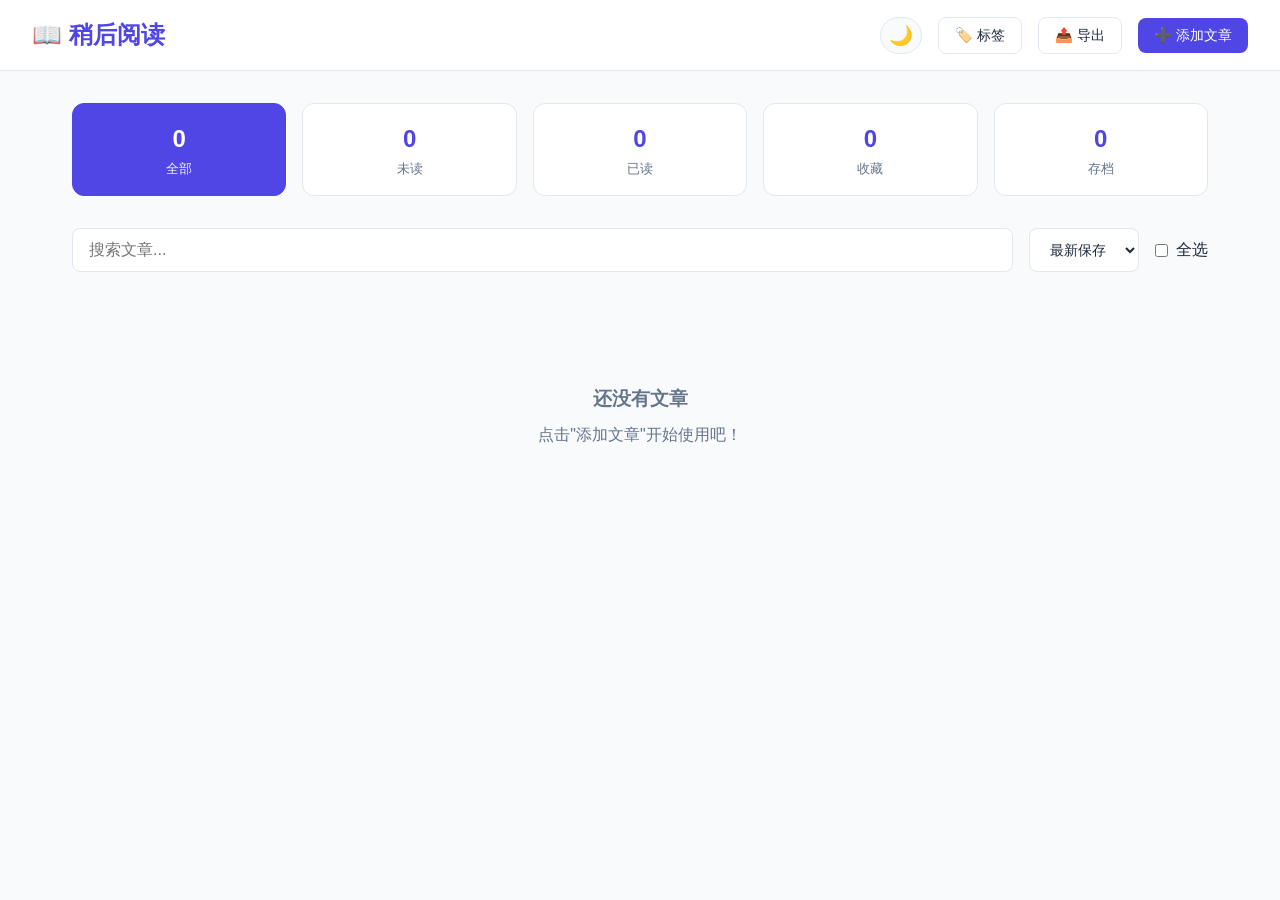
==== static/index.html @ 55e2650b "v1.0.0: Initial release Features: - 文章抓取和保存 (trafilatura) - 标签管理 - 已读/收藏/存档 - 高亮笔记 - 批量操作 - 图片本地化 - " ====
<!DOCTYPE html>
<html lang="zh-CN">
<head>
    <meta charset="UTF-8">
    <meta name="viewport" content="width=device-width, initial-scale=1.0">
    <title>📖 稍后阅读 - ReadLater</title>
    <style>
        * {
            margin: 0;
            padding: 0;
            box-sizing: border-box;
        }
        
        :root {
            --primary: #4f46e5;
            --primary-light: #818cf8;
            --bg: #f8fafc;
            --card-bg: #ffffff;
            --text: #1e293b;
            --text-light: #64748b;
            --border: #e2e8f0;
            --success: #10b981;
            --warning: #f59e0b;
            --danger: #ef4444;
            --archive: #8b5cf6;
        }
        
        /* 暗色模式 */
        [data-theme="dark"] {
            --primary: #818cf8;
            --primary-light: #a5b4fc;
            --bg: #0f172a;
            --card-bg: #1e293b;
            --text: #f1f5f9;
            --text-light: #94a3b8;
            --border: #334155;
        }
        
        body {
            font-family: -apple-system, BlinkMacSystemFont, 'Segoe UI', Roboto, sans-serif;
            background: var(--bg);
            color: var(--text);
            line-height: 1.6;
        }
        
        /* 导航栏 */
        .navbar {
            background: var(--card-bg);
            border-bottom: 1px solid var(--border);
            padding: 1rem 2rem;
            display: flex;
            justify-content: space-between;
            align-items: center;
            position: sticky;
            top: 0;
            z-index: 100;
        }
        
        .navbar h1 {
            font-size: 1.5rem;
            color: var(--primary);
        }
        
        .navbar-actions {
            display: flex;
            gap: 1rem;
            align-items: center;
        }
        
        /* 按钮 */
        .btn {
            padding: 0.5rem 1rem;
            border-radius: 8px;
            border: none;
            cursor: pointer;
            font-size: 0.9rem;
            transition: all 0.2s;
            display: inline-flex;
            align-items: center;
            gap: 0.5rem;
        }
        
        .btn-primary {
            background: var(--primary);
            color: white;
        }
        
        .btn-primary:hover {
            background: var(--primary-light);
        }
        
        .btn-ghost {
            background: transparent;
            color: var(--text);
            border: 1px solid var(--border);
        }
        
        .btn-ghost:hover {
            background: var(--bg);
        }
        
        .btn-danger {
            background: var(--danger);
            color: white;
        }
        
        .btn-success {
            background: var(--success);
            color: white;
        }
        
        .btn-warning {
            background: var(--warning);
            color: white;
        }
        
        .btn-sm {
            padding: 0.3rem 0.6rem;
            font-size: 0.85rem;
        }
        
        /* 主布局 */
        .container {
            max-width: 1200px;
            margin: 0 auto;
            padding: 2rem;
        }
        
        /* 统计卡片 */
        .stats {
            display: grid;
            grid-template-columns: repeat(auto-fit, minmax(120px, 1fr));
            gap: 1rem;
            margin-bottom: 2rem;
        }
        
        .stat-card {
            background: var(--card-bg);
            border-radius: 12px;
            padding: 1rem;
            text-align: center;
            border: 1px solid var(--border);
            cursor: pointer;
            transition: all 0.2s;
        }
        
        .stat-card:hover {
            transform: translateY(-2px);
            box-shadow: 0 4px 12px rgba(0,0,0,0.1);
        }
        
        .stat-card.active {
            border-color: var(--primary);
            background: var(--primary);
            color: white;
        }
        
        .stat-number {
            font-size: 1.5rem;
            font-weight: bold;
            color: var(--primary);
        }
        
        .stat-card.active .stat-number {
            color: white;
        }
        
        .stat-label {
            color: var(--text-light);
            font-size: 0.8rem;
        }
        
        .stat-card.active .stat-label {
            color: rgba(255,255,255,0.9);
        }
        
        /* 搜索和工具栏 */
        .toolbar {
            display: flex;
            gap: 1rem;
            margin-bottom: 1.5rem;
            flex-wrap: wrap;
            align-items: center;
        }
        
        .search-input {
            flex: 1;
            min-width: 200px;
            padding: 0.75rem 1rem;
            border: 1px solid var(--border);
            border-radius: 8px;
            font-size: 1rem;
            outline: none;
            background: var(--card-bg);
            color: var(--text);
            transition: border-color 0.2s;
        }
        
        .search-input:focus {
            border-color: var(--primary);
        }
        
        .sort-select {
            padding: 0.75rem 1rem;
            border: 1px solid var(--border);
            border-radius: 8px;
            font-size: 0.9rem;
            background: var(--card-bg);
            color: var(--text);
            cursor: pointer;
        }
        
        /* 筛选按钮 */
        .filters {
            display: flex;
            gap: 0.5rem;
            margin-bottom: 1.5rem;
            flex-wrap: wrap;
        }
        
        .filter-btn {
            padding: 0.4rem 0.8rem;
            border-radius: 20px;
            border: 1px solid var(--border);
            background: var(--card-bg);
            cursor: pointer;
            font-size: 0.85rem;
            transition: all 0.2s;
            color: var(--text);
        }
        
        .filter-btn.active {
            background: var(--primary);
            color: white;
            border-color: var(--primary);
        }
        
        /* 批量操作栏 */
        .batch-bar {
            display: none;
            background: var(--card-bg);
            border: 1px solid var(--border);
            border-radius: 12px;
            padding: 1rem;
            margin-bottom: 1rem;
            align-items: center;
            justify-content: space-between;
        }
        
        .batch-bar.active {
            display: flex;
        }
        
        .batch-info {
            color: var(--text-light);
        }
        
        .batch-actions {
            display: flex;
            gap: 0.5rem;
        }
        
        /* 标签侧边栏 */
        .sidebar {
            position: fixed;
            right: -300px;
            top: 0;
            width: 300px;
            height: 100vh;
            background: var(--card-bg);
            border-left: 1px solid var(--border);
            padding: 1rem;
            transition: right 0.3s;
            z-index: 200;
            overflow-y: auto;
        }
        
        .sidebar.active {
            right: 0;
        }
        
        .sidebar-header {
            display: flex;
            justify-content: space-between;
            align-items: center;
            margin-bottom: 1rem;
            padding-bottom: 1rem;
            border-bottom: 1px solid var(--border);
        }
        
        .tag-list {
            display: flex;
            flex-wrap: wrap;
            gap: 0.5rem;
        }
        
        .tag-item {
            padding: 0.3rem 0.8rem;
            background: var(--bg);
            border-radius: 16px;
            font-size: 0.85rem;
            cursor: pointer;
            transition: all 0.2s;
            display: flex;
            align-items: center;
            gap: 0.5rem;
        }
        
        .tag-item:hover {
            background: var(--primary);
            color: white;
        }
        
        .tag-count {
            background: var(--border);
            padding: 0.1rem 0.4rem;
            border-radius: 10px;
            font-size: 0.75rem;
        }
        
        /* 文章列表 */
        .article-list {
            display: flex;
            flex-direction: column;
            gap: 1rem;
        }
        
        .article-card {
            background: var(--card-bg);
            border-radius: 12px;
            padding: 1.5rem;
            border: 1px solid var(--border);
            transition: all 0.2s;
            cursor: pointer;
            position: relative;
        }
        
        .article-card:hover {
            box-shadow: 0 4px 12px rgba(0,0,0,0.1);
            transform: translateY(-2px);
        }
        
        .article-card.read {
            opacity: 0.6;
        }
        
        .article-card.archived {
            border-left: 4px solid var(--archive);
        }
        
        .article-checkbox {
            position: absolute;
            top: 1rem;
            left: 1rem;
            width: 20px;
            height: 20px;
            cursor: pointer;
        }
        
        .article-card.selected {
            border-color: var(--primary);
            background: rgba(79, 70, 229, 0.05);
        }
        
        .article-cover {
            width: 100%;
            height: 160px;
            object-fit: cover;
            border-radius: 8px;
            margin-bottom: 1rem;
        }
        
        .article-title {
            font-size: 1.1rem;
            font-weight: 600;
            margin-bottom: 0.5rem;
            color: var(--text);
            padding-left: 30px;
        }
        
        .article-excerpt {
            color: var(--text-light);
            font-size: 0.9rem;
            margin-bottom: 1rem;
            display: -webkit-box;
            -webkit-line-clamp: 2;
            -webkit-box-orient: vertical;
            overflow: hidden;
        }
        
        .article-meta {
            display: flex;
            justify-content: space-between;
            align-items: center;
            font-size: 0.85rem;
            color: var(--text-light);
        }
        
        .article-tags {
            display: flex;
            gap: 0.5rem;
            flex-wrap: wrap;
        }
        
        .tag {
            padding: 0.2rem 0.6rem;
            background: var(--bg);
            border-radius: 12px;
            font-size: 0.8rem;
        }
        
        .article-actions {
            display: flex;
            gap: 0.5rem;
        }
        
        .action-btn {
            padding: 0.3rem 0.6rem;
            border: none;
            background: transparent;
            cursor: pointer;
            border-radius: 4px;
            font-size: 0.85rem;
            color: var(--text-light);
            transition: all 0.2s;
        }
        
        .action-btn:hover {
            background: var(--bg);
        }
        
        .favorite-btn.active {
            color: var(--warning);
        }
        
        .read-btn.active {
            color: var(--success);
        }
        
        .archive-btn.active {
            color: var(--archive);
        }
        
        /* 阅读视图 */
        .reading-view {
            display: none;
            position: fixed;
            top: 0;
            left: 0;
            right: 0;
            bottom: 0;
            background: var(--card-bg);
            z-index: 200;
            overflow-y: auto;
        }
        
        .reading-view.active {
            display: block;
        }
        
        .reading-header {
            position: sticky;
            top: 0;
            background: var(--card-bg);
            border-bottom: 1px solid var(--border);
            padding: 1rem 2rem;
            display: flex;
            justify-content: space-between;
            align-items: center;
        }
        
        .reading-content {
            max-width: 800px;
            margin: 0 auto;
            padding: 2rem;
        }
        
        .reading-content h1 {
            font-size: 1.8rem;
            margin-bottom: 1rem;
        }
        
        .reading-content .meta {
            color: var(--text-light);
            margin-bottom: 2rem;
            padding-bottom: 1rem;
            border-bottom: 1px solid var(--border);
        }
        
        .reading-content .article-body {
            line-height: 1.8;
            font-size: 1.05rem;
        }
        
        .reading-content .article-body p {
            margin-bottom: 1rem;
        }
        
        /* 模态框 */
        .modal-overlay {
            display: none;
            position: fixed;
            top: 0;
            left: 0;
            right: 0;
            bottom: 0;
            background: rgba(0,0,0,0.5);
            z-index: 300;
            justify-content: center;
            align-items: center;
        }
        
        .modal-overlay.active {
            display: flex;
        }
        
        .modal {
            background: var(--card-bg);
            border-radius: 16px;
            padding: 2rem;
            width: 90%;
            max-width: 500px;
            max-height: 90vh;
            overflow-y: auto;
        }
        
        .modal h2 {
            margin-bottom: 1.5rem;
        }
        
        .modal input, .modal textarea {
            width: 100%;
            padding: 0.75rem;
            border: 1px solid var(--border);
            border-radius: 8px;
            margin-bottom: 1rem;
            font-size: 1rem;
            background: var(--bg);
            color: var(--text);
        }
        
        .modal-actions {
            display: flex;
            justify-content: flex-end;
            gap: 1rem;
            margin-top: 1.5rem;
        }
        
        /* 导出菜单 */
        .dropdown {
            position: relative;
            display: inline-block;
        }
        
        .dropdown-content {
            display: none;
            position: absolute;
            right: 0;
            background: var(--card-bg);
            min-width: 150px;
            border-radius: 8px;
            border: 1px solid var(--border);
            box-shadow: 0 4px 12px rgba(0,0,0,0.15);
            z-index: 100;
        }
        
        .dropdown:hover .dropdown-content {
            display: block;
        }
        
        .dropdown-item {
            padding: 0.75rem 1rem;
            display: block;
            color: var(--text);
            text-decoration: none;
            transition: background 0.2s;
        }
        
        .dropdown-item:hover {
            background: var(--bg);
        }
        
        .dropdown-item:first-child {
            border-radius: 8px 8px 0 0;
        }
        
        .dropdown-item:last-child {
            border-radius: 0 0 8px 8px;
        }
        
        /* 主题切换 */
        .theme-toggle {
            background: var(--bg);
            border: 1px solid var(--border);
            border-radius: 20px;
            padding: 0.5rem;
            cursor: pointer;
            font-size: 1.2rem;
            line-height: 1;
        }
        
        /* 空状态 */
        .empty-state {
            text-align: center;
            padding: 4rem 2rem;
            color: var(--text-light);
        }
        
        .empty-state h3 {
            margin-bottom: 0.5rem;
        }
        
        /* 响应式 */
        @media (max-width: 768px) {
            .navbar {
                padding: 1rem;
            }
            
            .container {
                padding: 1rem;
            }
            
            .stats {
                grid-template-columns: repeat(2, 1fr);
            }
            
            .toolbar {
                flex-direction: column;
            }
            
            .search-input {
                width: 100%;
            }
            
            .batch-bar {
                flex-direction: column;
                gap: 1rem;
            }
            
            .sidebar {
                width: 100%;
                right: -100%;
            }
        }
    </style>
</head>
<body>
    <!-- 导航栏 -->
    <nav class="navbar">
        <h1>📖 稍后阅读</h1>
        <div class="navbar-actions">
            <button class="theme-toggle" onclick="toggleTheme()" title="切换主题">🌙</button>
            <button class="btn btn-ghost" onclick="toggleSidebar()">🏷️ 标签</button>
            <div class="dropdown">
                <button class="btn btn-ghost">📤 导出</button>
                <div class="dropdown-content">
                    <a class="dropdown-item" href="/api/export/json" target="_blank">JSON 格式</a>
                    <a class="dropdown-item" href="/api/export/csv" target="_blank">CSV 格式</a>
                    <a class="dropdown-item" href="/api/export/html" target="_blank">HTML 格式</a>
                </div>
            </div>
            <button class="btn btn-primary" onclick="showAddModal()">➕ 添加文章</button>
        </div>
    </nav>
    
    <!-- 主内容 -->
    <div class="container">
        <!-- 统计卡片 -->
        <div class="stats" id="stats">
            <div class="stat-card active" data-filter="all" onclick="setStatFilter('all', this)">
                <div class="stat-number" id="stat-total">0</div>
                <div class="stat-label">全部</div>
            </div>
            <div class="stat-card" data-filter="unread" onclick="setStatFilter('unread', this)">
                <div class="stat-number" id="stat-unread">0</div>
                <div class="stat-label">未读</div>
            </div>
            <div class="stat-card" data-filter="read" onclick="setStatFilter('read', this)">
                <div class="stat-number" id="stat-read">0</div>
                <div class="stat-label">已读</div>
            </div>
            <div class="stat-card" data-filter="favorites" onclick="setStatFilter('favorites', this)">
                <div class="stat-number" id="stat-favorites">0</div>
                <div class="stat-label">收藏</div>
            </div>
            <div class="stat-card" data-filter="archived" onclick="setStatFilter('archived', this)">
                <div class="stat-number" id="stat-archived">0</div>
                <div class="stat-label">存档</div>
            </div>
        </div>
        
        <!-- 工具栏 -->
        <div class="toolbar">
            <input type="text" class="search-input" id="searchInput" placeholder="搜索文章..." oninput="debounceSearch()">
            <select class="sort-select" id="sortSelect" onchange="loadArticles()">
                <option value="created_at-desc">最新保存</option>
                <option value="created_at-asc">最早保存</option>
                <option value="title-asc">标题 A-Z</option>
                <option value="title-desc">标题 Z-A</option>
                <option value="word_count-desc">字数最多</option>
                <option value="word_count-asc">字数最少</option>
            </select>
            <label style="display: flex; align-items: center; gap: 0.5rem; cursor: pointer;">
                <input type="checkbox" id="selectAll" onchange="toggleSelectAll()">
                <span>全选</span>
            </label>
        </div>
        
        <!-- 批量操作栏 -->
        <div class="batch-bar" id="batchBar">
            <div class="batch-info">已选择 <span id="selectedCount">0</span> 篇文章</div>
            <div class="batch-actions">
                <button class="btn btn-sm btn-success" onclick="batchAction('mark_read')">✓ 标记已读</button>
                <button class="btn btn-sm btn-ghost" onclick="batchAction('mark_unread')">○ 标记未读</button>
                <button class="btn btn-sm btn-warning" onclick="batchAction('favorite')">⭐ 收藏</button>
                <button class="btn btn-sm btn-ghost" onclick="batchAction('archive')">📦 存档</button>
                <button class="btn btn-sm btn-danger" onclick="batchAction('delete')">🗑️ 删除</button>
            </div>
        </div>
        
        <!-- 筛选 -->
        <div class="filters" id="tagFilters">
            <!-- 动态生成标签筛选 -->
        </div>
        
        <!-- 文章列表 -->
        <div class="article-list" id="articleList">
            <div class="empty-state">
                <h3>还没有文章</h3>
                <p>点击"添加文章"开始使用吧！</p>
            </div>
        </div>
    </div>
    
    <!-- 标签侧边栏 -->
    <div class="sidebar" id="tagSidebar">
        <div class="sidebar-header">
            <h3>🏷️ 标签管理</h3>
            <button class="btn btn-ghost btn-sm" onclick="toggleSidebar()">✕</button>
        </div>
        <div class="tag-list" id="tagList">
            <!-- 动态生成 -->
        </div>
    </div>
    
    <!-- 添加文章模态框 -->
    <div class="modal-overlay" id="addModal">
        <div class="modal">
            <h2>➕ 添加文章</h2>
            <input type="url" id="articleUrl" placeholder="输入文章链接...">
            <input type="text" id="articleTitle" placeholder="标题（可选，自动获取）">
            <input type="text" id="articleTags" placeholder="标签（用逗号分隔）">
            <div class="modal-actions">
                <button class="btn btn-ghost" onclick="hideAddModal()">取消</button>
                <button class="btn btn-primary" onclick="addArticle()">保存</button>
            </div>
        </div>
    </div>
    
    <!-- 阅读视图 -->
    <div class="reading-view" id="readingView">
        <div class="reading-header">
            <button class="btn btn-ghost" onclick="closeReadingView()">← 返回</button>
            <div class="article-actions">
                <button class="action-btn" id="readingFavoriteBtn" onclick="toggleReadingFavorite()">☆</button>
                <button class="action-btn" id="readingReadBtn" onclick="toggleReadingRead()">○</button>
                <button class="action-btn" id="readingArchiveBtn" onclick="toggleReadingArchive()">📦</button>
                <a id="readingSourceLink" href="#" target="_blank" class="btn btn-ghost btn-sm">🔗 原文</a>
            </div>
        </div>
        <div class="reading-content" id="readingContent">
            <!-- 动态加载 -->
        </div>
    </div>

    <script>
        // 全局状态
        let articles = [];
        let currentFilter = 'all';
        let currentTag = null;
        let selectedArticles = new Set();
        let currentReadingArticle = null;
        let searchTimeout = null;

        // 初始化
        document.addEventListener('DOMContentLoaded', () => {
            loadStats();
            loadArticles();
            loadTags();
            
            // 加载主题
            const savedTheme = localStorage.getItem('theme') || 'light';
            document.documentElement.setAttribute('data-theme', savedTheme);
            updateThemeButton();
        });

        // 主题切换
        function toggleTheme() {
            const current = document.documentElement.getAttribute('data-theme');
            const newTheme = current === 'dark' ? 'light' : 'dark';
            document.documentElement.setAttribute('data-theme', newTheme);
            localStorage.setItem('theme', newTheme);
            updateThemeButton();
        }

        function updateThemeButton() {
            const btn = document.querySelector('.theme-toggle');
            const theme = document.documentElement.getAttribute('data-theme');
            btn.textContent = theme === 'dark' ? '☀️' : '🌙';
        }

        // 标签侧边栏
        function toggleSidebar() {
            document.getElementById('tagSidebar').classList.toggle('active');
        }

        // 统计卡片筛选
        function setStatFilter(filter, element) {
            currentFilter = filter;
            currentTag = null;
            
            document.querySelectorAll('.stat-card').forEach(card => card.classList.remove('active'));
            element.classList.add('active');
            
            loadArticles();
        }

        // 标签筛选
        function setTagFilter(tag) {
            currentTag = tag;
            currentFilter = 'all';
            
            document.querySelectorAll('.stat-card').forEach(card => card.classList.remove('active'));
            document.querySelector('.stat-card[data-filter="all"]').classList.add('active');
            
            loadArticles();
        }

        // 防抖搜索
        function debounceSearch() {
            clearTimeout(searchTimeout);
            searchTimeout = setTimeout(loadArticles, 300);
        }

        // 加载统计
        async function loadStats() {
            try {
                const response = await fetch('/api/stats');
                const stats = await response.json();
                
                document.getElementById('stat-total').textContent = stats.total;
                document.getElementById('stat-unread').textContent = stats.unread;
                document.getElementById('stat-read').textContent = stats.read;
                document.getElementById('stat-favorites').textContent = stats.favorites;
                document.getElementById('stat-archived').textContent = stats.archived;
            } catch (error) {
                console.error('加载统计失败:', error);
            }
        }

        // 加载文章
        async function loadArticles() {
            const search = document.getElementById('searchInput').value;
            const [sort, order] = document.getElementById('sortSelect').value.split('-');
            
            let url = `/api/articles?sort=${sort}&order=${order}`;
            
            if (search) url += `&search=${encodeURIComponent(search)}`;
            if (currentTag) url += `&tag=${encodeURIComponent(currentTag)}`;
            
            switch (currentFilter) {
                case 'unread':
                    url += '&is_read=false';
                    break;
                case 'read':
                    url += '&is_read=true';
                    break;
                case 'favorites':
                    url += '&is_favorite=true';
                    break;
                case 'archived':
                    url += '&is_archived=true';
                    break;
            }
            
            try {
                const response = await fetch(url);
                const data = await response.json();
                
                articles = data.articles;
                renderArticles();
            } catch (error) {
                console.error('加载文章失败:', error);
            }
        }

        // 渲染文章列表
        function renderArticles() {
            const list = document.getElementById('articleList');
            
            if (articles.length === 0) {
                list.innerHTML = `
                    <div class="empty-state">
                        <h3>没有找到文章</h3>
                        <p>试试其他筛选条件或添加新文章</p>
                    </div>
                `;
                return;
            }
            
            list.innerHTML = articles.map(article => `
                <div class="article-card ${article.is_read ? 'read' : ''} ${article.is_archived ? 'archived' : ''} ${selectedArticles.has(article.id) ? 'selected' : ''}" data-id="${article.id}">
                    <input type="checkbox" class="article-checkbox" ${selectedArticles.has(article.id) ? 'checked' : ''} onchange="toggleSelect(${article.id})" onclick="event.stopPropagation()">
                    ${article.cover_image ? `<img class="article-cover" src="${article.cover_image}" alt="">` : ''}
                    <h3 class="article-title" onclick="openArticle(${article.id})">${article.title}</h3>
                    <p class="article-excerpt">${article.excerpt}</p>
                    <div class="article-meta">
                        <div class="article-tags">
                            ${article.tags.map(tag => `<span class="tag">${tag}</span>`).join('')}
                        </div>
                        <span>${article.domain || ''} · ${article.word_count}字 · ${article.reading_time}分钟</span>
                    </div>
                    <div class="article-actions" onclick="event.stopPropagation()">
                        <button class="action-btn favorite-btn ${article.is_favorite ? 'active' : ''}" onclick="toggleFavorite(${article.id})" title="收藏">
                            ${article.is_favorite ? '⭐' : '☆'}
                        </button>
                        <button class="action-btn read-btn ${article.is_read ? 'active' : ''}" onclick="toggleRead(${article.id})" title="已读">
                            ${article.is_read ? '✅' : '○'}
                        </button>
                        <button class="action-btn archive-btn ${article.is_archived ? 'active' : ''}" onclick="toggleArchive(${article.id})" title="存档">
                            ${article.is_archived ? '📦' : '📥'}
                        </button>
                        <button class="action-btn" onclick="deleteArticle(${article.id})" title="删除">🗑️</button>
                    </div>
                </div>
            `).join('');
        }

        // 加载标签
        async function loadTags() {
            try {
                const response = await fetch('/api/tags');
                const data = await response.json();
                
                const tagList = document.getElementById('tagList');
                const tagFilters = document.getElementById('tagFilters');
                
                tagList.innerHTML = data.tags.map(tag => `
                    <div class="tag-item" onclick="setTagFilter('${tag.name}')">
                        ${tag.name}
                        <span class="tag-count">${tag.count}</span>
                    </div>
                `).join('');
                
                tagFilters.innerHTML = `
                    <button class="filter-btn ${!currentTag ? 'active' : ''}" onclick="setTagFilter(null)">全部标签</button>
                    ${data.tags.slice(0, 10).map(tag => `
                        <button class="filter-btn ${currentTag === tag.name ? 'active' : ''}" onclick="setTagFilter('${tag.name}')">
                            ${tag.name} (${tag.count})
                        </button>
                    `).join('')}
                `;
            } catch (error) {
                console.error('加载标签失败:', error);
            }
        }

        // 选择操作
        function toggleSelect(id) {
            if (selectedArticles.has(id)) {
                selectedArticles.delete(id);
            } else {
                selectedArticles.add(id);
            }
            updateBatchBar();
            renderArticles();
        }

        function toggleSelectAll() {
            const allChecked = selectedArticles.size === articles.length;
            
            if (allChecked) {
                selectedArticles.clear();
            } else {
                articles.forEach(a => selectedArticles.add(a.id));
            }
            
            updateBatchBar();
            renderArticles();
        }

        function updateBatchBar() {
            const batchBar = document.getElementById('batchBar');
            const count = document.getElementById('selectedCount');
            
            if (selectedArticles.size > 0) {
                batchBar.classList.add('active');
                count.textContent = selectedArticles.size;
            } else {
                batchBar.classList.remove('active');
            }
        }

        // 批量操作
        async function batchAction(action) {
            if (selectedArticles.size === 0) return;
            
            if (action === 'delete' && !confirm(`确定删除 ${selectedArticles.size} 篇文章？`)) {
                return;
            }
            
            try {
                const response = await fetch('/api/articles/batch', {
                    method: 'POST',
                    headers: { 'Content-Type': 'application/json' },
                    body: JSON.stringify({
                        article_ids: Array.from(selectedArticles),
                        action: action
                    })
                });
                
                if (response.ok) {
                    selectedArticles.clear();
                    updateBatchBar();
                    loadStats();
                    loadArticles();
                }
            } catch (error) {
                console.error('批量操作失败:', error);
            }
        }

        // 文章操作
        async function toggleFavorite(id) {
            const article = articles.find(a => a.id === id);
            await updateArticle(id, { is_favorite: !article.is_favorite });
            loadStats();
            loadArticles();
        }

        async function toggleRead(id) {
            const article = articles.find(a => a.id === id);
            await updateArticle(id, { is_read: !article.is_read });
            loadStats();
            loadArticles();
        }

        async function toggleArchive(id) {
            const article = articles.find(a => a.id === id);
            await updateArticle(id, { is_archived: !article.is_archived });
            loadStats();
            loadArticles();
        }

        async function updateArticle(id, data) {
            try {
                await fetch(`/api/articles/${id}`, {
                    method: 'PUT',
                    headers: { 'Content-Type': 'application/json' },
                    body: JSON.stringify(data)
                });
            } catch (error) {
                console.error('更新文章失败:', error);
            }
        }

        async function deleteArticle(id) {
            if (!confirm('确定删除这篇文章？')) return;
            
            try {
                await fetch(`/api/articles/${id}`, { method: 'DELETE' });
                loadStats();
                loadArticles();
            } catch (error) {
                console.error('删除文章失败:', error);
            }
        }

        // 打开阅读视图
        async function openArticle(id) {
            try {
                const response = await fetch(`/api/articles/${id}`);
                const article = await response.json();
                
                currentReadingArticle = article;
                
                document.getElementById('readingContent').innerHTML = `
                    <h1>${article.title}</h1>
                    <div class="meta">
                        <span>${article.domain}</span> · 
                        <span>${article.word_count}字</span> · 
                        <span>${article.reading_time}分钟</span> · 
                        <span>${new Date(article.created_at).toLocaleDateString()}</span>
                    </div>
                    <div class="article-body">
                        ${article.content.replace(/\n/g, '<br>')}
                    </div>
                `;
                
                document.getElementById('readingSourceLink').href = article.url;
                document.getElementById('readingFavoriteBtn').textContent = article.is_favorite ? '⭐' : '☆';
                document.getElementById('readingReadBtn').textContent = article.is_read ? '✅' : '○';
                document.getElementById('readingArchiveBtn').textContent = article.is_archived ? '📦' : '📥';
                
                document.getElementById('readingView').classList.add('active');
                
                // 标记为已读
                if (!article.is_read) {
                    await updateArticle(id, { is_read: true });
                }
            } catch (error) {
                console.error('加载文章失败:', error);
            }
        }

        function closeReadingView() {
            document.getElementById('readingView').classList.remove('active');
            currentReadingArticle = null;
            loadArticles();
            loadStats();
        }

        async function toggleReadingFavorite() {
            if (!currentReadingArticle) return;
            await updateArticle(currentReadingArticle.id, { is_favorite: !currentReadingArticle.is_favorite });
            currentReadingArticle.is_favorite = !currentReadingArticle.is_favorite;
            document.getElementById('readingFavoriteBtn').textContent = currentReadingArticle.is_favorite ? '⭐' : '☆';
        }

        async function toggleReadingRead() {
            if (!currentReadingArticle) return;
            await updateArticle(currentReadingArticle.id, { is_read: !currentReadingArticle.is_read });
            currentReadingArticle.is_read = !currentReadingArticle.is_read;
            document.getElementById('readingReadBtn').textContent = currentReadingArticle.is_read ? '✅' : '○';
        }

        async function toggleReadingArchive() {
            if (!currentReadingArticle) return;
            await updateArticle(currentReadingArticle.id, { is_archived: !currentReadingArticle.is_archived });
            currentReadingArticle.is_archived = !currentReadingArticle.is_archived;
            document.getElementById('readingArchiveBtn').textContent = currentReadingArticle.is_archived ? '📦' : '📥';
        }

        // 添加文章
        function showAddModal() {
            document.getElementById('addModal').classList.add('active');
            document.getElementById('articleUrl').focus();
        }

        function hideAddModal() {
            document.getElementById('addModal').classList.remove('active');
            document.getElementById('articleUrl').value = '';
            document.getElementById('articleTitle').value = '';
            document.getElementById('articleTags').value = '';
        }

        async function addArticle() {
            const url = document.getElementById('articleUrl').value;
            const title = document.getElementById('articleTitle').value;
            const tagsStr = document.getElementById('articleTags').value;
            
            if (!url) {
                alert('请输入文章链接');
                return;
            }
            
            const tags = tagsStr ? tagsStr.split(',').map(t => t.trim()).filter(t => t) : [];
            
            try {
                const response = await fetch('/api/save', {
                    method: 'POST',
                    headers: { 'Content-Type': 'application/json' },
                    body: JSON.stringify({ url, title: title || undefined, tags })
                });
                
                const data = await response.json();
                
                if (data.success) {
                    hideAddModal();
                    loadStats();
                    loadArticles();
                    loadTags();
                } else {
                    alert('保存失败：' + (data.detail || '未知错误'));
                }
            } catch (error) {
                alert('保存失败：' + error.message);
            }
        }

        // ESC 键关闭模态框
        document.addEventListener('keydown', (e) => {
            if (e.key === 'Escape') {
                hideAddModal();
                closeReadingView();
                document.getElementById('tagSidebar').classList.remove('active');
            }
        });
    </script>
</body>
</html>
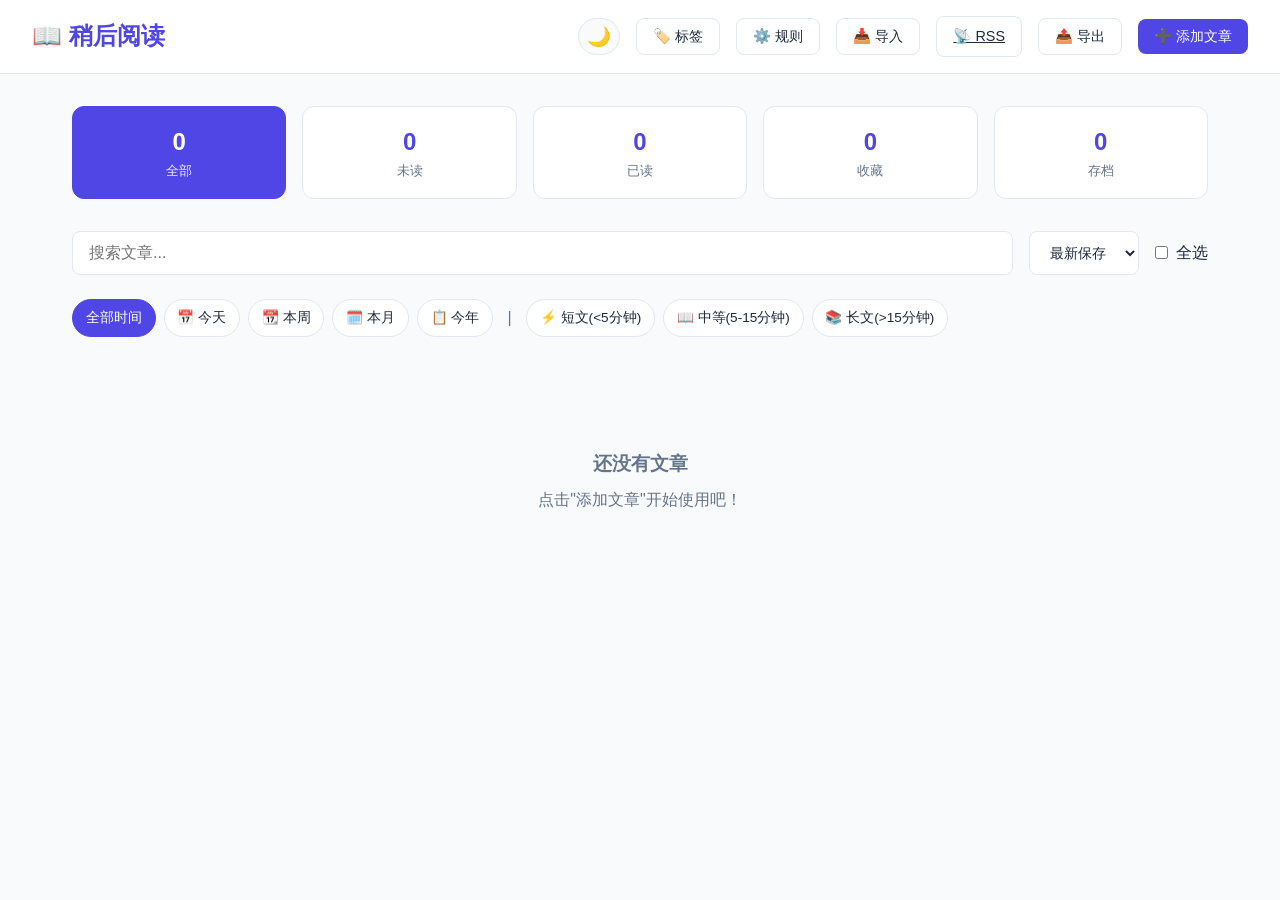
==== commit bfb3ee98: "v1.2-v1.9 前端 UI 更新 - 导出菜单：新增 PDF/TXT/XML/EPUB/数据库备份 - 导入模态框：支持 Pocket/Wallabag/书签/Instapaper - 规则管理模" ====
--- a/static/index.html
+++ b/static/index.html
@@ -651,12 +651,21 @@
         <div class="navbar-actions">
             <button class="theme-toggle" onclick="toggleTheme()" title="切换主题">🌙</button>
             <button class="btn btn-ghost" onclick="toggleSidebar()">🏷️ 标签</button>
+            <button class="btn btn-ghost" onclick="showRulesModal()">⚙️ 规则</button>
+            <button class="btn btn-ghost" onclick="showImportModal()">📥 导入</button>
+            <a class="btn btn-ghost" href="/api/rss" target="_blank" title="RSS 订阅地址">📡 RSS</a>
             <div class="dropdown">
                 <button class="btn btn-ghost">📤 导出</button>
                 <div class="dropdown-content">
-                    <a class="dropdown-item" href="/api/export/json" target="_blank">JSON 格式</a>
-                    <a class="dropdown-item" href="/api/export/csv" target="_blank">CSV 格式</a>
-                    <a class="dropdown-item" href="/api/export/html" target="_blank">HTML 格式</a>
+                    <a class="dropdown-item" href="/api/export/json" target="_blank">📄 JSON 格式</a>
+                    <a class="dropdown-item" href="/api/export/csv" target="_blank">📊 CSV 格式</a>
+                    <a class="dropdown-item" href="/api/export/html" target="_blank">🌐 HTML 格式</a>
+                    <a class="dropdown-item" href="/api/export/pdf" target="_blank">📕 PDF 格式</a>
+                    <a class="dropdown-item" href="/api/export/txt" target="_blank">📝 纯文本</a>
+                    <a class="dropdown-item" href="/api/export/xml" target="_blank">📋 XML 格式</a>
+                    <a class="dropdown-item" href="/api/export/mobi" target="_blank">📚 EPUB 电子书</a>
+                    <hr style="margin:4px 0;border:none;border-top:1px solid var(--border);">
+                    <a class="dropdown-item" href="/api/backup" target="_blank">💾 数据库备份</a>
                 </div>
             </div>
             <button class="btn btn-primary" onclick="showAddModal()">➕ 添加文章</button>
@@ -718,7 +727,20 @@
             </div>
         </div>
         
-        <!-- 筛选 -->
+        <!-- 智能筛选 -->
+        <div class="filters" id="smartFilters">
+            <button class="filter-btn active" onclick="setTimeFilter(null, this)">全部时间</button>
+            <button class="filter-btn" onclick="setTimeFilter('today', this)">📅 今天</button>
+            <button class="filter-btn" onclick="setTimeFilter('this_week', this)">📆 本周</button>
+            <button class="filter-btn" onclick="setTimeFilter('this_month', this)">🗓️ 本月</button>
+            <button class="filter-btn" onclick="setTimeFilter('this_year', this)">📋 今年</button>
+            <span style="color:var(--text-light);padding:0.4rem;">|</span>
+            <button class="filter-btn" onclick="setReadingTimeFilter(0, 5, this)">⚡ 短文(&lt;5分钟)</button>
+            <button class="filter-btn" onclick="setReadingTimeFilter(5, 15, this)">📖 中等(5-15分钟)</button>
+            <button class="filter-btn" onclick="setReadingTimeFilter(15, 999, this)">📚 长文(&gt;15分钟)</button>
+        </div>
+        
+        <!-- 标签筛选 -->
         <div class="filters" id="tagFilters">
             <!-- 动态生成标签筛选 -->
         </div>
@@ -765,6 +787,10 @@
                 <button class="action-btn" id="readingFavoriteBtn" onclick="toggleReadingFavorite()">☆</button>
                 <button class="action-btn" id="readingReadBtn" onclick="toggleReadingRead()">○</button>
                 <button class="action-btn" id="readingArchiveBtn" onclick="toggleReadingArchive()">📦</button>
+                <button class="action-btn" onclick="shareCurrentArticle()" title="分享">🔗</button>
+                <button class="action-btn" onclick="readArticleAloud()" title="语音朗读">🔊</button>
+                <button class="action-btn" onclick="decreaseFontSize()" title="缩小字体">A-</button>
+                <button class="action-btn" onclick="increaseFontSize()" title="放大字体">A+</button>
                 <a id="readingSourceLink" href="#" target="_blank" class="btn btn-ghost btn-sm">🔗 原文</a>
             </div>
         </div>
@@ -781,6 +807,10 @@
         let selectedArticles = new Set();
         let currentReadingArticle = null;
         let searchTimeout = null;
+        let currentTimeFilter = null;
+        let currentReadingTimeMin = null;
+        let currentReadingTimeMax = null;
+        let currentFontSize = 1.05; // 阅读视图字体大小（rem）
 
         // 初始化
         document.addEventListener('DOMContentLoaded', () => {
@@ -867,6 +897,11 @@
             
             if (search) url += `&search=${encodeURIComponent(search)}`;
             if (currentTag) url += `&tag=${encodeURIComponent(currentTag)}`;
+            
+            // 智能时间筛选
+            if (currentTimeFilter) url += `&time_filter=${currentTimeFilter}`;
+            if (currentReadingTimeMin !== null) url += `&reading_time_min=${currentReadingTimeMin}`;
+            if (currentReadingTimeMax !== null) url += `&reading_time_max=${currentReadingTimeMax}`;
             
             switch (currentFilter) {
                 case 'unread':
@@ -1188,14 +1223,343 @@
             }
         }
 
-        // ESC 键关闭模态框
-        document.addEventListener('keydown', (e) => {
-            if (e.key === 'Escape') {
-                hideAddModal();
-                closeReadingView();
-                document.getElementById('tagSidebar').classList.remove('active');
-            }
-        });
+        // ==================== 智能筛选 ====================
+        
+        function setTimeFilter(filter, element) {
+            currentTimeFilter = filter;
+            currentReadingTimeMin = null;
+            currentReadingTimeMax = null;
+            
+            document.querySelectorAll('#smartFilters .filter-btn').forEach(btn => btn.classList.remove('active'));
+            element.classList.add('active');
+            
+            loadArticles();
+        }
+        
+        function setReadingTimeFilter(min, max, element) {
+            currentTimeFilter = null;
+            currentReadingTimeMin = min;
+            currentReadingTimeMax = max >= 999 ? null : max;
+            
+            document.querySelectorAll('#smartFilters .filter-btn').forEach(btn => btn.classList.remove('active'));
+            element.classList.add('active');
+            
+            loadArticles();
+        }
+        
+        // ==================== 导入功能 ====================
+        
+        function showImportModal() {
+            document.getElementById('importModal').classList.add('active');
+            document.getElementById('importStatus').textContent = '';
+        }
+        
+        function hideImportModal() {
+            document.getElementById('importModal').classList.remove('active');
+            document.getElementById('importFile').value = '';
+            document.getElementById('importStatus').textContent = '';
+        }
+        
+        async function doImport() {
+            const source = document.getElementById('importSource').value;
+            const fileInput = document.getElementById('importFile');
+            const statusEl = document.getElementById('importStatus');
+            
+            if (!fileInput.files.length) {
+                statusEl.textContent = '❌ 请选择文件';
+                return;
+            }
+            
+            const file = fileInput.files[0];
+            const formData = new FormData();
+            formData.append('file', file);
+            
+            statusEl.textContent = '⏳ 正在导入，请稍候...';
+            
+            try {
+                const response = await fetch(`/api/import/${source}`, {
+                    method: 'POST',
+                    body: formData
+                });
+                const data = await response.json();
+                
+                if (data.success) {
+                    statusEl.textContent = `✅ 导入完成！成功 ${data.imported} 篇，跳过 ${data.skipped} 篇（已存在）`;
+                    if (data.errors && data.errors.length > 0) {
+                        statusEl.textContent += `\n⚠️ ${data.errors.length} 个错误`;
+                    }
+                    loadStats();
+                    loadArticles();
+                    loadTags();
+                } else {
+                    statusEl.textContent = '❌ 导入失败：' + (data.detail || '未知错误');
+                }
+            } catch (error) {
+                statusEl.textContent = '❌ 导入失败：' + error.message;
+            }
+        }
+        
+        // ==================== 自动标签规则 ====================
+        
+        function showRulesModal() {
+            document.getElementById('rulesModal').classList.add('active');
+            loadRules();
+        }
+        
+        function hideRulesModal() {
+            document.getElementById('rulesModal').classList.remove('active');
+        }
+        
+        async function loadRules() {
+            try {
+                const response = await fetch('/api/rules');
+                const data = await response.json();
+                const listEl = document.getElementById('rulesList');
+                
+                if (data.rules.length === 0) {
+                    listEl.innerHTML = '<p style="color:var(--text-light);">还没有设置规则，在下方添加一条吧～</p>';
+                    return;
+                }
+                
+                const typeLabels = {
+                    'domain': '🌐 域名',
+                    'url_contains': '🔗 URL包含',
+                    'title_contains': '📝 标题包含',
+                    'title_regex': '🔤 标题正则',
+                    'content_contains': '📄 正文包含'
+                };
+                
+                listEl.innerHTML = data.rules.map(rule => `
+                    <div style="display:flex;justify-content:space-between;align-items:center;padding:0.5rem;border-bottom:1px solid var(--border);">
+                        <div>
+                            <strong>${rule.name}</strong>
+                            <span style="color:var(--text-light);font-size:0.85rem;">
+                                ${typeLabels[rule.rule_type] || rule.rule_type}: ${rule.pattern}
+                            </span>
+                            <br>
+                            <span style="font-size:0.85rem;">→ ${rule.tags.join(', ')}</span>
+                        </div>
+                        <button class="btn btn-sm btn-danger" onclick="deleteRule(${rule.id})">🗑️</button>
+                    </div>
+                `).join('');
+            } catch (error) {
+                console.error('加载规则失败:', error);
+            }
+        }
+        
+        async function addRule() {
+            const name = document.getElementById('ruleName').value;
+            const ruleType = document.getElementById('ruleType').value;
+            const pattern = document.getElementById('rulePattern').value;
+            const tagsStr = document.getElementById('ruleTags').value;
+            
+            if (!name || !pattern || !tagsStr) {
+                alert('请填写所有字段');
+                return;
+            }
+            
+            const tags = tagsStr.split(',').map(t => t.trim()).filter(t => t);
+            
+            try {
+                const response = await fetch('/api/rules', {
+                    method: 'POST',
+                    headers: { 'Content-Type': 'application/json' },
+                    body: JSON.stringify({ name, rule_type: ruleType, pattern, tags })
+                });
+                
+                if (response.ok) {
+                    document.getElementById('ruleName').value = '';
+                    document.getElementById('rulePattern').value = '';
+                    document.getElementById('ruleTags').value = '';
+                    loadRules();
+                }
+            } catch (error) {
+                alert('添加规则失败：' + error.message);
+            }
+        }
+        
+        async function deleteRule(ruleId) {
+            if (!confirm('确定删除这条规则？')) return;
+            
+            try {
+                await fetch(`/api/rules/${ruleId}`, { method: 'DELETE' });
+                loadRules();
+            } catch (error) {
+                console.error('删除规则失败:', error);
+            }
+        }
+        
+        async function applyAllRules() {
+            if (!confirm('将所有规则应用到全部文章？这可能需要一些时间。')) return;
+            
+            try {
+                const response = await fetch('/api/rules/apply-all', { method: 'POST' });
+                const data = await response.json();
+                alert(`批量应用完成！\n共处理 ${data.total_articles} 篇文章\n更新了 ${data.updated} 篇\n添加了 ${data.total_tags_added} 个标签`);
+                loadTags();
+                loadArticles();
+            } catch (error) {
+                alert('批量应用失败：' + error.message);
+            }
+        }
+        
+        // ==================== 分享功能 ====================
+        
+        async function shareCurrentArticle() {
+            if (!currentReadingArticle) return;
+            
+            try {
+                const response = await fetch('/api/share', {
+                    method: 'POST',
+                    headers: { 'Content-Type': 'application/json' },
+                    body: JSON.stringify({ article_id: currentReadingArticle.id })
+                });
+                const data = await response.json();
+                
+                if (data.success) {
+                    const shareUrl = window.location.origin + data.share_url;
+                    document.getElementById('shareUrl').value = shareUrl;
+                    document.getElementById('shareResultModal').classList.add('active');
+                }
+            } catch (error) {
+                alert('创建分享失败：' + error.message);
+            }
+        }
+        
+        function copyShareUrl() {
+            const input = document.getElementById('shareUrl');
+            input.select();
+            document.execCommand('copy');
+            alert('链接已复制到剪贴板！');
+        }
+        
+        // ==================== TTS 语音朗读 ====================
+        
+        function readArticleAloud() {
+            if (!currentReadingArticle) return;
+            
+            // 使用浏览器内置 Speech Synthesis API
+            if (!('speechSynthesis' in window)) {
+                alert('您的浏览器不支持语音朗读');
+                return;
+            }
+            
+            // 停止当前朗读
+            window.speechSynthesis.cancel();
+            
+            const text = currentReadingArticle.title + '。' + 
+                currentReadingArticle.content
+                    .replace(/<[^>]+>/g, '')
+                    .replace(/!\[[^\]]*\]\([^)]+\)/g, '')
+                    .substring(0, 5000); // 限制长度
+            
+            const utterance = new SpeechSynthesisUtterance(text);
+            utterance.lang = 'zh-CN';
+            utterance.rate = 1.0;
+            utterance.pitch = 1.0;
+            
+            window.speechSynthesis.speak(utterance);
+        }
+        
+        // ==================== 字体大小控制 ====================
+        
+        function increaseFontSize() {
+            currentFontSize = Math.min(currentFontSize + 0.1, 2.0);
+            updateReadingFontSize();
+        }
+        
+        function decreaseFontSize() {
+            currentFontSize = Math.max(currentFontSize - 0.1, 0.8);
+            updateReadingFontSize();
+        }
+        
+        function updateReadingFontSize() {
+            const body = document.querySelector('.reading-content .article-body');
+            if (body) {
+                body.style.fontSize = currentFontSize + 'rem';
+            }
+        }
+
+    <!-- ESC 键关闭模态框 -->
+    document.addEventListener('keydown', (e) => {
+        if (e.key === 'Escape') {
+            hideAddModal();
+            closeReadingView();
+            document.getElementById('tagSidebar').classList.remove('active');
+            document.getElementById('importModal').classList.remove('active');
+            document.getElementById('rulesModal').classList.remove('active');
+        }
+    });
     </script>
+
+    <!-- 导入模态框 -->
+    <div class="modal-overlay" id="importModal">
+        <div class="modal">
+            <h2>📥 导入文章</h2>
+            <p style="color:var(--text-light);margin-bottom:1rem;">支持从其他稍后阅读服务导入数据</p>
+            <div style="display:flex;flex-direction:column;gap:0.5rem;">
+                <label style="font-weight:600;">选择来源：</label>
+                <select id="importSource" class="sort-select">
+                    <option value="pocket">Pocket (CSV)</option>
+                    <option value="wallabag">Wallabag (JSON)</option>
+                    <option value="bookmarks">浏览器书签 (HTML)</option>
+                    <option value="instapaper">Instapaper (CSV)</option>
+                </select>
+                <label style="font-weight:600;margin-top:0.5rem;">选择文件：</label>
+                <input type="file" id="importFile" accept=".csv,.json,.html">
+                <p id="importStatus" style="color:var(--text-light);font-size:0.85rem;margin-top:0.5rem;"></p>
+            </div>
+            <div class="modal-actions">
+                <button class="btn btn-ghost" onclick="hideImportModal()">取消</button>
+                <button class="btn btn-primary" onclick="doImport()">开始导入</button>
+            </div>
+        </div>
+    </div>
+
+    <!-- 标签规则模态框 -->
+    <div class="modal-overlay" id="rulesModal">
+        <div class="modal" style="max-width:600px;">
+            <h2>⚙️ 自动标签规则</h2>
+            <p style="color:var(--text-light);margin-bottom:1rem;">设置规则后，新保存的文章会自动打上匹配的标签</p>
+
+            <!-- 规则列表 -->
+            <div id="rulesList" style="max-height:300px;overflow-y:auto;margin-bottom:1rem;">
+                <p style="color:var(--text-light);">加载中...</p>
+            </div>
+
+            <!-- 添加规则表单 -->
+            <div style="border-top:1px solid var(--border);padding-top:1rem;">
+                <h3 style="margin-bottom:0.5rem;">➕ 添加新规则</h3>
+                <input type="text" id="ruleName" placeholder="规则名称（如：知乎文章）">
+                <select id="ruleType" class="sort-select" style="width:100%;margin-bottom:0.5rem;">
+                    <option value="domain">域名匹配</option>
+                    <option value="url_contains">URL 包含</option>
+                    <option value="title_contains">标题包含关键词</option>
+                    <option value="title_regex">标题正则匹配</option>
+                    <option value="content_contains">正文包含关键词</option>
+                </select>
+                <input type="text" id="rulePattern" placeholder="匹配模式（如：zhihu.com）">
+                <input type="text" id="ruleTags" placeholder="自动添加的标签（逗号分隔）">
+            </div>
+            <div class="modal-actions">
+                <button class="btn btn-ghost" onclick="applyAllRules()">🔄 批量应用</button>
+                <button class="btn btn-ghost" onclick="hideRulesModal()">关闭</button>
+                <button class="btn btn-primary" onclick="addRule()">添加规则</button>
+            </div>
+        </div>
+    </div>
+
+    <!-- 分享结果弹窗 -->
+    <div class="modal-overlay" id="shareResultModal">
+        <div class="modal">
+            <h2>🔗 分享链接</h2>
+            <p style="margin-bottom:1rem;">复制以下链接分享给他人：</p>
+            <input type="text" id="shareUrl" readonly onclick="this.select()" style="font-family:monospace;">
+            <div class="modal-actions">
+                <button class="btn btn-primary" onclick="copyShareUrl()">📋 复制链接</button>
+                <button class="btn btn-ghost" onclick="document.getElementById('shareResultModal').classList.remove('active')">关闭</button>
+            </div>
+        </div>
+    </div>
 </body>
 </html>
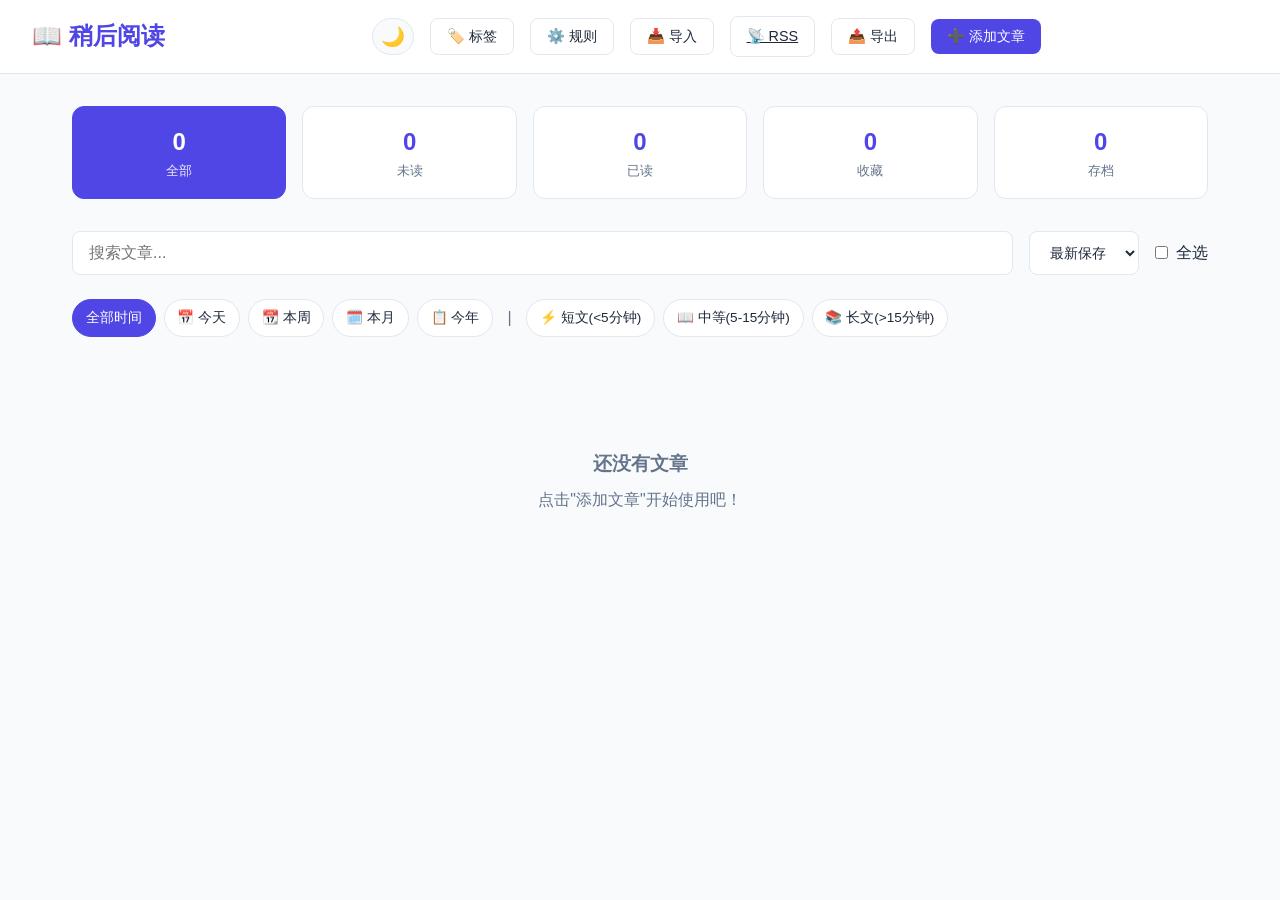
==== commit 8f118bb6: "v2.3.0: 手机端 UI 优化 新增功能： - 汉堡菜单：移动端导航栏折叠/展开 - 底部弹出式侧边栏：标签筛选、排序选项 - 响应式文章卡片：适配手机屏幕宽度 - 移动端阅读视图：优化字体大小和" ====
--- a/static/index.html
+++ b/static/index.html
@@ -610,36 +610,229 @@
             margin-bottom: 0.5rem;
         }
         
+        /* 汉堡菜单按钮 */
+        .hamburger {
+            display: none;
+            background: transparent;
+            border: none;
+            font-size: 1.5rem;
+            cursor: pointer;
+            padding: 0.5rem;
+            color: var(--text);
+        }
+        
+        /* 移动端添加按钮 */
+        #mobileAddBtn {
+            display: none;
+        }
+        
+        /* 移动端菜单抽屉 */
+        .mobile-menu {
+            display: none;
+            position: fixed;
+            top: 0;
+            right: -100%;
+            width: 80%;
+            max-width: 300px;
+            height: 100vh;
+            background: var(--card-bg);
+            z-index: 250;
+            padding: 1.5rem;
+            transition: right 0.3s ease;
+            overflow-y: auto;
+            box-shadow: -4px 0 20px rgba(0,0,0,0.15);
+        }
+        
+        .mobile-menu.active {
+            right: 0;
+        }
+        
+        .mobile-menu-overlay {
+            display: none;
+            position: fixed;
+            top: 0;
+            left: 0;
+            right: 0;
+            bottom: 0;
+            background: rgba(0,0,0,0.5);
+            z-index: 240;
+        }
+        
+        .mobile-menu-overlay.active {
+            display: block;
+        }
+        
+        .mobile-menu-header {
+            display: flex;
+            justify-content: space-between;
+            align-items: center;
+            margin-bottom: 1.5rem;
+            padding-bottom: 1rem;
+            border-bottom: 1px solid var(--border);
+        }
+        
+        .mobile-menu-items {
+            display: flex;
+            flex-direction: column;
+            gap: 0.5rem;
+        }
+        
+        .mobile-menu-item {
+            display: flex;
+            align-items: center;
+            gap: 0.75rem;
+            padding: 0.75rem 1rem;
+            border-radius: 8px;
+            background: transparent;
+            border: none;
+            color: var(--text);
+            font-size: 1rem;
+            cursor: pointer;
+            text-align: left;
+            width: 100%;
+            transition: background 0.2s;
+        }
+        
+        .mobile-menu-item:hover {
+            background: var(--bg);
+        }
+        
         /* 响应式 */
         @media (max-width: 768px) {
             .navbar {
-                padding: 1rem;
+                padding: 0.75rem 1rem;
+            }
+            
+            .navbar h1 {
+                font-size: 1.2rem;
+            }
+            
+            .navbar-actions {
+                display: none;
+            }
+            
+            .hamburger {
+                display: block;
+            }
+            
+            #mobileAddBtn {
+                display: inline-flex !important;
+            }
+            
+            .mobile-menu {
+                display: block;
             }
             
             .container {
-                padding: 1rem;
+                padding: 0.75rem;
+                max-width: 100%;
             }
             
             .stats {
                 grid-template-columns: repeat(2, 1fr);
+                gap: 0.5rem;
+                margin-bottom: 1rem;
+            }
+            
+            .stat-card {
+                padding: 0.75rem 0.5rem;
+            }
+            
+            .stat-number {
+                font-size: 1.2rem;
+            }
+            
+            .stat-label {
+                font-size: 0.7rem;
             }
             
             .toolbar {
                 flex-direction: column;
+                gap: 0.5rem;
             }
             
             .search-input {
                 width: 100%;
+                min-width: unset;
+            }
+            
+            .sort-select {
+                width: 100%;
+            }
+            
+            .filters {
+                overflow-x: auto;
+                flex-wrap: nowrap;
+                -webkit-overflow-scrolling: touch;
+                scrollbar-width: none;
+                gap: 0.4rem;
+                padding-bottom: 0.25rem;
+            }
+            
+            .filters::-webkit-scrollbar {
+                display: none;
+            }
+            
+            .filter-btn {
+                white-space: nowrap;
+                flex-shrink: 0;
             }
             
             .batch-bar {
                 flex-direction: column;
-                gap: 1rem;
+                gap: 0.75rem;
             }
             
             .sidebar {
                 width: 100%;
                 right: -100%;
+            }
+            
+            .reading-content {
+                padding: 1rem;
+            }
+            
+            .reading-header {
+                padding: 0.75rem 1rem;
+                flex-wrap: wrap;
+                gap: 0.5rem;
+            }
+            
+            .reading-content h1 {
+                font-size: 1.4rem;
+            }
+            
+            .article-card {
+                padding: 1rem;
+            }
+            
+            .article-title {
+                font-size: 1rem;
+            }
+            
+            /* 确保不出现水平滚动 */
+            html, body {
+                overflow-x: hidden;
+                width: 100%;
+            }
+            
+            * {
+                max-width: 100%;
+            }
+            
+            img {
+                max-width: 100% !important;
+                height: auto !important;
+            }
+            
+            table {
+                display: block;
+                overflow-x: auto;
+            }
+            
+            pre, code {
+                overflow-x: auto;
+                max-width: 100%;
             }
         }
     </style>
@@ -670,7 +863,52 @@
             </div>
             <button class="btn btn-primary" onclick="showAddModal()">➕ 添加文章</button>
         </div>
+        <!-- 移动端：汉堡菜单 + 添加按钮 -->
+        <div style="display:flex;align-items:center;gap:0.5rem;">
+            <button class="btn btn-primary btn-sm" onclick="showAddModal()" style="display:none;" id="mobileAddBtn">➕</button>
+            <button class="hamburger" onclick="toggleMobileMenu()" id="hamburgerBtn">☰</button>
+        </div>
     </nav>
+    
+    <!-- 移动端菜单抽屉 -->
+    <div class="mobile-menu-overlay" id="mobileMenuOverlay" onclick="toggleMobileMenu()"></div>
+    <div class="mobile-menu" id="mobileMenu">
+        <div class="mobile-menu-header">
+            <h3>📖 菜单</h3>
+            <button class="btn btn-ghost btn-sm" onclick="toggleMobileMenu()">✕</button>
+        </div>
+        <div class="mobile-menu-items">
+            <button class="mobile-menu-item" onclick="toggleTheme();toggleMobileMenu()">
+                <span id="mobileThemeIcon">🌙</span> 切换主题
+            </button>
+            <button class="mobile-menu-item" onclick="showAddModal();toggleMobileMenu()">
+                ➕ 添加文章
+            </button>
+            <button class="mobile-menu-item" onclick="toggleSidebar();toggleMobileMenu()">
+                🏷️ 标签管理
+            </button>
+            <button class="mobile-menu-item" onclick="showRulesModal();toggleMobileMenu()">
+                ⚙️ 智能规则
+            </button>
+            <button class="mobile-menu-item" onclick="showImportModal();toggleMobileMenu()">
+                📥 导入数据
+            </button>
+            <a class="mobile-menu-item" href="/api/rss" target="_blank" onclick="toggleMobileMenu()" style="text-decoration:none;">
+                📡 RSS 订阅
+            </a>
+            <hr style="margin:0.5rem 0;border:none;border-top:1px solid var(--border);">
+            <div style="padding:0.5rem 1rem;color:var(--text-light);font-size:0.85rem;">📤 导出</div>
+            <a class="mobile-menu-item" href="/api/export/json" target="_blank" onclick="toggleMobileMenu()" style="text-decoration:none;">📄 JSON</a>
+            <a class="mobile-menu-item" href="/api/export/csv" target="_blank" onclick="toggleMobileMenu()" style="text-decoration:none;">📊 CSV</a>
+            <a class="mobile-menu-item" href="/api/export/html" target="_blank" onclick="toggleMobileMenu()" style="text-decoration:none;">🌐 HTML</a>
+            <a class="mobile-menu-item" href="/api/export/pdf" target="_blank" onclick="toggleMobileMenu()" style="text-decoration:none;">📕 PDF</a>
+            <a class="mobile-menu-item" href="/api/export/txt" target="_blank" onclick="toggleMobileMenu()" style="text-decoration:none;">📝 纯文本</a>
+            <a class="mobile-menu-item" href="/api/export/xml" target="_blank" onclick="toggleMobileMenu()" style="text-decoration:none;">📋 XML</a>
+            <a class="mobile-menu-item" href="/api/export/mobi" target="_blank" onclick="toggleMobileMenu()" style="text-decoration:none;">📚 EPUB</a>
+            <hr style="margin:0.5rem 0;border:none;border-top:1px solid var(--border);">
+            <a class="mobile-menu-item" href="/api/backup" target="_blank" onclick="toggleMobileMenu()" style="text-decoration:none;">💾 数据库备份</a>
+        </div>
+    </div>
     
     <!-- 主内容 -->
     <div class="container">
@@ -788,7 +1026,8 @@
                 <button class="action-btn" id="readingReadBtn" onclick="toggleReadingRead()">○</button>
                 <button class="action-btn" id="readingArchiveBtn" onclick="toggleReadingArchive()">📦</button>
                 <button class="action-btn" onclick="shareCurrentArticle()" title="分享">🔗</button>
-                <button class="action-btn" onclick="readArticleAloud()" title="语音朗读">🔊</button>
+                <button class="action-btn" id="ttsPlayBtn" onclick="toggleTTS()" title="语音朗读">🔊</button>
+                <button class="action-btn" id="ttsStopBtn" onclick="stopTTS()" title="停止朗读" style="display:none;">⏹️</button>
                 <button class="action-btn" onclick="decreaseFontSize()" title="缩小字体">A-</button>
                 <button class="action-btn" onclick="increaseFontSize()" title="放大字体">A+</button>
                 <a id="readingSourceLink" href="#" target="_blank" class="btn btn-ghost btn-sm">🔗 原文</a>
@@ -843,6 +1082,36 @@
         function toggleSidebar() {
             document.getElementById('tagSidebar').classList.toggle('active');
         }
+        
+        // 移动端菜单
+        function toggleMobileMenu() {
+            const menu = document.getElementById('mobileMenu');
+            const overlay = document.getElementById('mobileMenuOverlay');
+            menu.classList.toggle('active');
+            overlay.classList.toggle('active');
+            document.body.style.overflow = menu.classList.contains('active') ? 'hidden' : '';
+        }
+        
+        // 检测移动端并显示添加按钮
+        function checkMobile() {
+            const isMobile = window.innerWidth <= 768;
+            const mobileAddBtn = document.getElementById('mobileAddBtn');
+            const hamburgerBtn = document.getElementById('hamburgerBtn');
+            if (isMobile) {
+                mobileAddBtn.style.display = 'inline-flex';
+                hamburgerBtn.style.display = 'block';
+            } else {
+                mobileAddBtn.style.display = 'none';
+                hamburgerBtn.style.display = 'none';
+            }
+            // 更新移动端主题图标
+            const theme = document.documentElement.getAttribute('data-theme');
+            document.getElementById('mobileThemeIcon').textContent = theme === 'dark' ? '☀️' : '🌙';
+        }
+        
+        // 初始化时检测
+        window.addEventListener('resize', checkMobile);
+        document.addEventListener('DOMContentLoaded', checkMobile);
 
         // 统计卡片筛选
         function setStatFilter(filter, element) {
@@ -965,6 +1234,7 @@
                         <button class="action-btn archive-btn ${article.is_archived ? 'active' : ''}" onclick="toggleArchive(${article.id})" title="存档">
                             ${article.is_archived ? '📦' : '📥'}
                         </button>
+                        <button class="action-btn" onclick="refetchArticle(${article.id})" title="重新抓取">🔄</button>
                         <button class="action-btn" onclick="deleteArticle(${article.id})" title="删除">🗑️</button>
                     </div>
                 </div>
@@ -1111,6 +1381,54 @@
             }
         }
 
+        async function refetchArticle(id) {
+            if (!confirm('重新抓取这篇文章？会替换当前内容和图片。')) return;
+            
+            try {
+                const btn = event.target;
+                btn.textContent = '⏳';
+                btn.disabled = true;
+                
+                const response = await fetch(`/api/articles/${id}/refetch`, { method: 'POST' });
+                const result = await response.json();
+                
+                if (result.success) {
+                    btn.textContent = '✅';
+                    setTimeout(() => {
+                        loadArticles();
+                        // 如果正在阅读这篇文章，刷新阅读视图
+                        if (currentReadingArticle && currentReadingArticle.id === id) {
+                            openArticle(id);
+                        }
+                    }, 500);
+                } else {
+                    btn.textContent = '❌';
+                    alert('重新抓取失败: ' + (result.detail || '未知错误'));
+                    setTimeout(() => { btn.textContent = '🔄'; btn.disabled = false; }, 1500);
+                }
+            } catch (error) {
+                console.error('重新抓取失败:', error);
+                event.target.textContent = '🔄';
+                event.target.disabled = false;
+            }
+        }
+
+        // 格式化文章内容（处理Markdown图片语法）
+        function formatContent(content) {
+            if (!content) return '';
+            
+            // 将Markdown图片语法转换为HTML
+            let formatted = content.replace(/!\[([^\]]*)\]\(([^)]+)\)/g, '<img src="$2" alt="$1" style="max-width: 100%; height: auto; border-radius: 8px; margin: 1rem 0;">');
+            
+            // 将HTML img标签添加样式
+            formatted = formatted.replace(/<img([^>]+)>/g, '<img$1 style="max-width: 100%; height: auto; border-radius: 8px; margin: 1rem 0;">');
+            
+            // 将换行符转换为<br>
+            formatted = formatted.replace(/\n/g, '<br>');
+            
+            return formatted;
+        }
+
         // 打开阅读视图
         async function openArticle(id) {
             try {
@@ -1128,7 +1446,7 @@
                         <span>${new Date(article.created_at).toLocaleDateString()}</span>
                     </div>
                     <div class="article-body">
-                        ${article.content.replace(/\n/g, '<br>')}
+                        ${formatContent(article.content)}
                     </div>
                 `;
                 
@@ -1149,6 +1467,7 @@
         }
 
         function closeReadingView() {
+            stopTTS();
             document.getElementById('readingView').classList.remove('active');
             currentReadingArticle = null;
             loadArticles();
@@ -1435,30 +1754,70 @@
         
         // ==================== TTS 语音朗读 ====================
         
-        function readArticleAloud() {
+        function toggleTTS() {
             if (!currentReadingArticle) return;
             
-            // 使用浏览器内置 Speech Synthesis API
             if (!('speechSynthesis' in window)) {
                 alert('您的浏览器不支持语音朗读');
                 return;
             }
             
-            // 停止当前朗读
-            window.speechSynthesis.cancel();
-            
+            // 暂停中 → 继续
+            if (window.speechSynthesis.paused) {
+                window.speechSynthesis.resume();
+                updateTTSButtons('playing');
+                return;
+            }
+            
+            // 播放中 → 暂停
+            if (window.speechSynthesis.speaking) {
+                window.speechSynthesis.pause();
+                updateTTSButtons('paused');
+                return;
+            }
+            
+            // 开始新的朗读
             const text = currentReadingArticle.title + '。' + 
                 currentReadingArticle.content
                     .replace(/<[^>]+>/g, '')
                     .replace(/!\[[^\]]*\]\([^)]+\)/g, '')
-                    .substring(0, 5000); // 限制长度
+                    .substring(0, 5000);
             
             const utterance = new SpeechSynthesisUtterance(text);
             utterance.lang = 'zh-CN';
             utterance.rate = 1.0;
             utterance.pitch = 1.0;
             
+            utterance.onend = () => updateTTSButtons('idle');
+            utterance.onerror = () => updateTTSButtons('idle');
+            
             window.speechSynthesis.speak(utterance);
+            updateTTSButtons('playing');
+        }
+        
+        function stopTTS() {
+            window.speechSynthesis.cancel();
+            updateTTSButtons('idle');
+        }
+        
+        function updateTTSButtons(state) {
+            const playBtn = document.getElementById('ttsPlayBtn');
+            const stopBtn = document.getElementById('ttsStopBtn');
+            if (!playBtn || !stopBtn) return;
+            
+            if (state === 'playing') {
+                playBtn.textContent = '⏸️';
+                playBtn.title = '暂停';
+                stopBtn.style.display = '';
+            } else if (state === 'paused') {
+                playBtn.textContent = '▶️';
+                playBtn.title = '继续';
+                stopBtn.style.display = '';
+            } else {
+                playBtn.textContent = '🔊';
+                playBtn.title = '语音朗读';
+                stopBtn.style.display = 'none';
+            }
         }
         
         // ==================== 字体大小控制 ====================
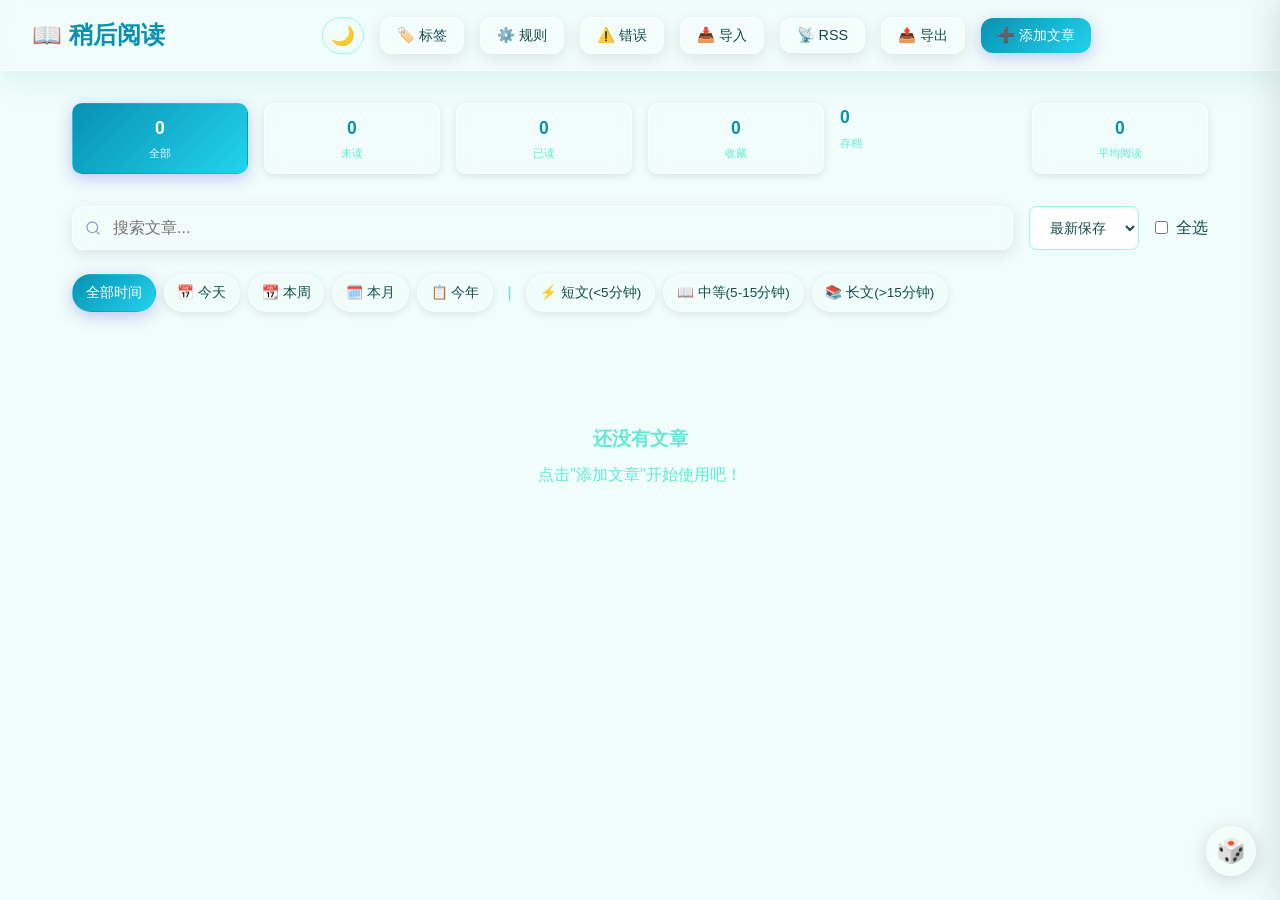
==== commit 8494b62a: "initial commit with README" ====
--- a/static/index.html
+++ b/static/index.html
@@ -4,6 +4,8 @@
     <meta charset="UTF-8">
     <meta name="viewport" content="width=device-width, initial-scale=1.0">
     <title>📖 稍后阅读 - ReadLater</title>
+    <link rel="icon" type="image/svg+xml" href="/static/favicon.svg">
+    <link rel="alternate icon" href="/static/favicon.ico">
     <style>
         * {
             margin: 0;
@@ -12,28 +14,37 @@
         }
         
         :root {
-            --primary: #4f46e5;
-            --primary-light: #818cf8;
-            --bg: #f8fafc;
+            --primary: #0891b2;
+            --primary-light: #22d3ee;
+            --bg: #f0fdfa;
             --card-bg: #ffffff;
-            --text: #1e293b;
-            --text-light: #64748b;
-            --border: #e2e8f0;
+            --text: #134e4a;
+            --text-light: #5eead4;
+            --border: #99f6e4;
             --success: #10b981;
             --warning: #f59e0b;
             --danger: #ef4444;
             --archive: #8b5cf6;
+            /* 液态玻璃效果变量 */
+            --glass-bg: rgba(240, 253, 250, 0.7);
+            --glass-border: rgba(255, 255, 255, 0.5);
+            --glass-shadow: 0 8px 32px rgba(8, 145, 178, 0.1);
+            --glass-blur: blur(10px);
         }
         
         /* 暗色模式 */
         [data-theme="dark"] {
-            --primary: #818cf8;
-            --primary-light: #a5b4fc;
-            --bg: #0f172a;
-            --card-bg: #1e293b;
-            --text: #f1f5f9;
-            --text-light: #94a3b8;
-            --border: #334155;
+            --primary: #22d3ee;
+            --primary-light: #67e8f9;
+            --bg: #042f2e;
+            --card-bg: #0d3d3d;
+            --text: #ccfbf1;
+            --text-light: #5eead4;
+            --border: #115e59;
+            /* 暗色模式液态玻璃效果 */
+            --glass-bg: rgba(13, 61, 61, 0.7);
+            --glass-border: rgba(34, 211, 238, 0.1);
+            --glass-shadow: 0 8px 32px rgba(0, 0, 0, 0.3);
         }
         
         body {
@@ -45,8 +56,10 @@
         
         /* 导航栏 */
         .navbar {
-            background: var(--card-bg);
-            border-bottom: 1px solid var(--border);
+            background: var(--glass-bg);
+            backdrop-filter: var(--glass-blur);
+            -webkit-backdrop-filter: var(--glass-blur);
+            border-bottom: 1px solid var(--glass-border);
             padding: 1rem 2rem;
             display: flex;
             justify-content: space-between;
@@ -54,6 +67,7 @@
             position: sticky;
             top: 0;
             z-index: 100;
+            box-shadow: var(--glass-shadow);
         }
         
         .navbar h1 {
@@ -70,53 +84,116 @@
         /* 按钮 */
         .btn {
             padding: 0.5rem 1rem;
-            border-radius: 8px;
+            border-radius: 12px;
             border: none;
             cursor: pointer;
             font-size: 0.9rem;
-            transition: all 0.2s;
+            transition: all 0.3s cubic-bezier(0.4, 0, 0.2, 1);
             display: inline-flex;
             align-items: center;
             gap: 0.5rem;
+            background: var(--glass-bg);
+            backdrop-filter: var(--glass-blur);
+            -webkit-backdrop-filter: var(--glass-blur);
+            border: 1px solid var(--glass-border);
+            box-shadow: 0 4px 16px rgba(0, 0, 0, 0.1);
+            color: var(--text);
+            font-weight: 500;
+            position: relative;
+            overflow: hidden;
+        }
+        
+        .btn::before {
+            content: '';
+            position: absolute;
+            top: 0;
+            left: -100%;
+            width: 100%;
+            height: 100%;
+            background: linear-gradient(90deg, transparent, rgba(255, 255, 255, 0.2), transparent);
+            transition: left 0.5s;
+        }
+        
+        .btn:hover::before {
+            left: 100%;
+        }
+        
+        .btn:hover {
+            transform: translateY(-2px);
+            box-shadow: 0 8px 24px rgba(0, 0, 0, 0.15);
+            background: rgba(255, 255, 255, 0.8);
+        }
+        
+        .btn:active {
+            transform: translateY(0);
+            box-shadow: 0 4px 16px rgba(0, 0, 0, 0.1);
         }
         
         .btn-primary {
-            background: var(--primary);
+            background: linear-gradient(135deg, var(--primary), var(--primary-light));
             color: white;
+            border: none;
+            box-shadow: 0 4px 16px rgba(79, 70, 229, 0.3);
         }
         
         .btn-primary:hover {
-            background: var(--primary-light);
+            background: linear-gradient(135deg, var(--primary-light), var(--primary));
+            box-shadow: 0 8px 24px rgba(79, 70, 229, 0.4);
         }
         
         .btn-ghost {
-            background: transparent;
+            background: rgba(255, 255, 255, 0.3);
             color: var(--text);
-            border: 1px solid var(--border);
+            border: 1px solid var(--glass-border);
+            backdrop-filter: var(--glass-blur);
+            -webkit-backdrop-filter: var(--glass-blur);
         }
         
         .btn-ghost:hover {
-            background: var(--bg);
+            background: rgba(255, 255, 255, 0.5);
+            box-shadow: 0 4px 16px rgba(0, 0, 0, 0.1);
         }
         
         .btn-danger {
-            background: var(--danger);
+            background: linear-gradient(135deg, var(--danger), #f87171);
             color: white;
+            border: none;
+            box-shadow: 0 4px 16px rgba(239, 68, 68, 0.3);
+        }
+        
+        .btn-danger:hover {
+            background: linear-gradient(135deg, #f87171, var(--danger));
+            box-shadow: 0 8px 24px rgba(239, 68, 68, 0.4);
         }
         
         .btn-success {
-            background: var(--success);
+            background: linear-gradient(135deg, var(--success), #34d399);
             color: white;
+            border: none;
+            box-shadow: 0 4px 16px rgba(16, 185, 129, 0.3);
+        }
+        
+        .btn-success:hover {
+            background: linear-gradient(135deg, #34d399, var(--success));
+            box-shadow: 0 8px 24px rgba(16, 185, 129, 0.4);
         }
         
         .btn-warning {
-            background: var(--warning);
+            background: linear-gradient(135deg, var(--warning), #fbbf24);
             color: white;
+            border: none;
+            box-shadow: 0 4px 16px rgba(245, 158, 11, 0.3);
+        }
+        
+        .btn-warning:hover {
+            background: linear-gradient(135deg, #fbbf24, var(--warning));
+            box-shadow: 0 8px 24px rgba(245, 158, 11, 0.4);
         }
         
         .btn-sm {
             padding: 0.3rem 0.6rem;
             font-size: 0.85rem;
+            border-radius: 8px;
         }
         
         /* 主布局 */
@@ -134,29 +211,36 @@
             margin-bottom: 2rem;
         }
         
+        /* 统计卡片 - 优化尺寸 */
         .stat-card {
-            background: var(--card-bg);
-            border-radius: 12px;
-            padding: 1rem;
+            background: var(--glass-bg);
+            backdrop-filter: var(--glass-blur);
+            -webkit-backdrop-filter: var(--glass-blur);
+            border-radius: 10px;
+            padding: 0.6rem 0.8rem;
             text-align: center;
-            border: 1px solid var(--border);
+            border: 1px solid var(--glass-border);
             cursor: pointer;
-            transition: all 0.2s;
+            transition: all 0.3s cubic-bezier(0.4, 0, 0.2, 1);
+            box-shadow: 0 2px 8px rgba(0, 0, 0, 0.1);
+            min-width: 60px;
         }
         
         .stat-card:hover {
             transform: translateY(-2px);
-            box-shadow: 0 4px 12px rgba(0,0,0,0.1);
+            box-shadow: 0 4px 16px rgba(0, 0, 0, 0.15);
+            background: rgba(255, 255, 255, 0.8);
         }
         
         .stat-card.active {
-            border-color: var(--primary);
-            background: var(--primary);
+            border-color: transparent;
+            background: linear-gradient(135deg, var(--primary), var(--primary-light));
             color: white;
+            box-shadow: 0 4px 16px rgba(79, 70, 229, 0.3);
         }
         
         .stat-number {
-            font-size: 1.5rem;
+            font-size: 1.1rem;
             font-weight: bold;
             color: var(--primary);
         }
@@ -167,7 +251,8 @@
         
         .stat-label {
             color: var(--text-light);
-            font-size: 0.8rem;
+            font-size: 0.7rem;
+            margin-top: 0.2rem;
         }
         
         .stat-card.active .stat-label {
@@ -186,18 +271,23 @@
         .search-input {
             flex: 1;
             min-width: 200px;
-            padding: 0.75rem 1rem;
-            border: 1px solid var(--border);
-            border-radius: 8px;
+            padding: 0.75rem 1rem 0.75rem 2.5rem;
+            border: 1px solid var(--glass-border);
+            border-radius: 12px;
             font-size: 1rem;
             outline: none;
-            background: var(--card-bg);
+            background: var(--glass-bg) url("data:image/svg+xml,%3Csvg xmlns='http://www.w3.org/2000/svg' width='16' height='16' viewBox='0 0 24 24' fill='none' stroke='%2394a3b8' stroke-width='2' stroke-linecap='round' stroke-linejoin='round'%3E%3Ccircle cx='11' cy='11' r='8'%3E%3C/circle%3E%3Cline x1='21' y1='21' x2='16.65' y2='16.65'%3E%3C/line%3E%3C/svg%3E") no-repeat 0.75rem center;
+            backdrop-filter: var(--glass-blur);
+            -webkit-backdrop-filter: var(--glass-blur);
             color: var(--text);
-            transition: border-color 0.2s;
+            transition: all 0.3s cubic-bezier(0.4, 0, 0.2, 1);
+            box-shadow: 0 4px 16px rgba(0, 0, 0, 0.1);
         }
         
         .search-input:focus {
             border-color: var(--primary);
+            box-shadow: 0 8px 24px rgba(79, 70, 229, 0.2);
+            background-color: rgba(255, 255, 255, 0.9);
         }
         
         .sort-select {
@@ -221,30 +311,43 @@
         .filter-btn {
             padding: 0.4rem 0.8rem;
             border-radius: 20px;
-            border: 1px solid var(--border);
-            background: var(--card-bg);
+            border: 1px solid var(--glass-border);
+            background: var(--glass-bg);
+            backdrop-filter: var(--glass-blur);
+            -webkit-backdrop-filter: var(--glass-blur);
             cursor: pointer;
             font-size: 0.85rem;
-            transition: all 0.2s;
+            transition: all 0.3s cubic-bezier(0.4, 0, 0.2, 1);
             color: var(--text);
+            box-shadow: 0 2px 8px rgba(0, 0, 0, 0.1);
+        }
+        
+        .filter-btn:hover {
+            background: rgba(255, 255, 255, 0.5);
+            box-shadow: 0 4px 16px rgba(0, 0, 0, 0.15);
+            transform: translateY(-1px);
         }
         
         .filter-btn.active {
-            background: var(--primary);
+            background: linear-gradient(135deg, var(--primary), var(--primary-light));
             color: white;
-            border-color: var(--primary);
+            border-color: transparent;
+            box-shadow: 0 4px 16px rgba(79, 70, 229, 0.3);
         }
         
         /* 批量操作栏 */
         .batch-bar {
             display: none;
-            background: var(--card-bg);
-            border: 1px solid var(--border);
-            border-radius: 12px;
+            background: var(--glass-bg);
+            backdrop-filter: var(--glass-blur);
+            -webkit-backdrop-filter: var(--glass-blur);
+            border: 1px solid var(--glass-border);
+            border-radius: 16px;
             padding: 1rem;
             margin-bottom: 1rem;
             align-items: center;
             justify-content: space-between;
+            box-shadow: 0 4px 16px rgba(0, 0, 0, 0.1);
         }
         
         .batch-bar.active {
@@ -267,12 +370,15 @@
             top: 0;
             width: 300px;
             height: 100vh;
-            background: var(--card-bg);
-            border-left: 1px solid var(--border);
+            background: var(--glass-bg);
+            backdrop-filter: var(--glass-blur);
+            -webkit-backdrop-filter: var(--glass-blur);
+            border-left: 1px solid var(--glass-border);
             padding: 1rem;
-            transition: right 0.3s;
+            transition: right 0.3s cubic-bezier(0.4, 0, 0.2, 1);
             z-index: 200;
             overflow-y: auto;
+            box-shadow: -8px 0 32px rgba(0, 0, 0, 0.1);
         }
         
         .sidebar.active {
@@ -326,18 +432,39 @@
         }
         
         .article-card {
-            background: var(--card-bg);
-            border-radius: 12px;
+            background: var(--glass-bg);
+            backdrop-filter: var(--glass-blur);
+            -webkit-backdrop-filter: var(--glass-blur);
+            border-radius: 16px;
             padding: 1.5rem;
-            border: 1px solid var(--border);
-            transition: all 0.2s;
+            border: 1px solid var(--glass-border);
+            transition: all 0.3s cubic-bezier(0.4, 0, 0.2, 1);
             cursor: pointer;
             position: relative;
+            box-shadow: 0 4px 16px rgba(0, 0, 0, 0.1);
+            overflow: hidden;
+        }
+        
+        .article-card::before {
+            content: '';
+            position: absolute;
+            top: 0;
+            left: 0;
+            right: 0;
+            height: 3px;
+            background: linear-gradient(90deg, var(--primary), var(--primary-light));
+            opacity: 0;
+            transition: opacity 0.3s;
+        }
+        
+        .article-card:hover::before {
+            opacity: 1;
         }
         
         .article-card:hover {
-            box-shadow: 0 4px 12px rgba(0,0,0,0.1);
-            transform: translateY(-2px);
+            box-shadow: 0 8px 32px rgba(0, 0, 0, 0.15);
+            transform: translateY(-4px);
+            background: rgba(255, 255, 255, 0.8);
         }
         
         .article-card.read {
@@ -371,21 +498,25 @@
         }
         
         .article-title {
-            font-size: 1.1rem;
-            font-weight: 600;
-            margin-bottom: 0.5rem;
+            font-size: 1.15rem;
+            font-weight: 700;
+            margin-bottom: 0.75rem;
             color: var(--text);
             padding-left: 30px;
+            line-height: 1.4;
+            letter-spacing: -0.01em;
         }
         
         .article-excerpt {
-            color: var(--text-light);
-            font-size: 0.9rem;
+            color: var(--text);
+            font-size: 0.95rem;
             margin-bottom: 1rem;
             display: -webkit-box;
             -webkit-line-clamp: 2;
             -webkit-box-orient: vertical;
             overflow: hidden;
+            line-height: 1.6;
+            opacity: 0.85;
         }
         
         .article-meta {
@@ -417,16 +548,23 @@
         .action-btn {
             padding: 0.3rem 0.6rem;
             border: none;
-            background: transparent;
+            background: rgba(255, 255, 255, 0.3);
+            backdrop-filter: var(--glass-blur);
+            -webkit-backdrop-filter: var(--glass-blur);
             cursor: pointer;
-            border-radius: 4px;
+            border-radius: 8px;
             font-size: 0.85rem;
             color: var(--text-light);
-            transition: all 0.2s;
+            transition: all 0.3s cubic-bezier(0.4, 0, 0.2, 1);
+            border: 1px solid var(--glass-border);
+            box-shadow: 0 2px 8px rgba(0, 0, 0, 0.1);
         }
         
         .action-btn:hover {
-            background: var(--bg);
+            background: rgba(255, 255, 255, 0.5);
+            box-shadow: 0 4px 16px rgba(0, 0, 0, 0.15);
+            transform: translateY(-1px);
+            color: var(--text);
         }
         
         .favorite-btn.active {
@@ -449,7 +587,7 @@
             left: 0;
             right: 0;
             bottom: 0;
-            background: var(--card-bg);
+            background: var(--bg);
             z-index: 200;
             overflow-y: auto;
         }
@@ -461,23 +599,79 @@
         .reading-header {
             position: sticky;
             top: 0;
-            background: var(--card-bg);
-            border-bottom: 1px solid var(--border);
+            background: var(--glass-bg);
+            backdrop-filter: var(--glass-blur);
+            -webkit-backdrop-filter: var(--glass-blur);
+            border-bottom: 1px solid var(--glass-border);
             padding: 1rem 2rem;
             display: flex;
             justify-content: space-between;
             align-items: center;
+            box-shadow: 0 4px 16px rgba(0, 0, 0, 0.1);
+            z-index: 10;
         }
         
         .reading-content {
             max-width: 800px;
             margin: 0 auto;
             padding: 2rem;
+            background: var(--card-bg);
+            border-radius: 16px;
+            box-shadow: 0 4px 16px rgba(0, 0, 0, 0.1);
+            position: relative;
+        }
+        
+        /* 阅读进度条 */
+        .reading-progress {
+            position: fixed;
+            top: 0;
+            left: 0;
+            width: 0%;
+            height: 3px;
+            background: linear-gradient(90deg, var(--primary), var(--primary-light));
+            z-index: 1000;
+            transition: width 0.1s ease-out;
+        }
+        
+        .reading-progress-container {
+            position: fixed;
+            top: 0;
+            left: 0;
+            width: 100%;
+            height: 3px;
+            background: rgba(0, 0, 0, 0.1);
+            z-index: 999;
+        }
+        
+        /* 阅读时间估算 */
+        .reading-time-estimate {
+            position: fixed;
+            bottom: 2rem;
+            left: 2rem;
+            background: var(--glass-bg);
+            backdrop-filter: var(--glass-blur);
+            -webkit-backdrop-filter: var(--glass-blur);
+            padding: 0.5rem 1rem;
+            border-radius: 20px;
+            font-size: 0.85rem;
+            color: var(--text);
+            box-shadow: 0 4px 16px rgba(0, 0, 0, 0.1);
+            border: 1px solid var(--glass-border);
+            z-index: 100;
+            opacity: 0;
+            transition: opacity 0.3s;
+        }
+        
+        .reading-time-estimate.visible {
+            opacity: 1;
         }
         
         .reading-content h1 {
             font-size: 1.8rem;
             margin-bottom: 1rem;
+            color: var(--text);
+            font-weight: 700;
+            line-height: 1.3;
         }
         
         .reading-content .meta {
@@ -485,15 +679,36 @@
             margin-bottom: 2rem;
             padding-bottom: 1rem;
             border-bottom: 1px solid var(--border);
+            font-size: 0.9rem;
         }
         
         .reading-content .article-body {
-            line-height: 1.8;
-            font-size: 1.05rem;
+            line-height: 1.9;
+            font-size: 1.1rem;
+            color: var(--text);
+            font-weight: 400;
         }
         
         .reading-content .article-body p {
-            margin-bottom: 1rem;
+            margin-bottom: 1.5rem;
+            text-align: justify;
+        }
+        
+        .reading-content .article-body strong {
+            font-weight: 600;
+            color: var(--text);
+        }
+        
+        .reading-content .article-body a {
+            color: var(--primary);
+            text-decoration: none;
+            border-bottom: 1px solid var(--primary);
+            transition: all 0.2s;
+        }
+        
+        .reading-content .article-body a:hover {
+            color: var(--primary-light);
+            border-bottom-color: var(--primary-light);
         }
         
         /* 模态框 */
@@ -504,7 +719,9 @@
             left: 0;
             right: 0;
             bottom: 0;
-            background: rgba(0,0,0,0.5);
+            background: rgba(0, 0, 0, 0.6);
+            backdrop-filter: blur(5px);
+            -webkit-backdrop-filter: blur(5px);
             z-index: 300;
             justify-content: center;
             align-items: center;
@@ -515,13 +732,29 @@
         }
         
         .modal {
-            background: var(--card-bg);
-            border-radius: 16px;
+            background: var(--glass-bg);
+            backdrop-filter: var(--glass-blur);
+            -webkit-backdrop-filter: var(--glass-blur);
+            border-radius: 20px;
             padding: 2rem;
             width: 90%;
             max-width: 500px;
             max-height: 90vh;
             overflow-y: auto;
+            border: 1px solid var(--glass-border);
+            box-shadow: 0 16px 48px rgba(0, 0, 0, 0.2);
+            animation: modalSlideIn 0.3s cubic-bezier(0.4, 0, 0.2, 1);
+        }
+        
+        @keyframes modalSlideIn {
+            from {
+                opacity: 0;
+                transform: translateY(-20px) scale(0.95);
+            }
+            to {
+                opacity: 1;
+                transform: translateY(0) scale(1);
+            }
         }
         
         .modal h2 {
@@ -635,12 +868,15 @@
             width: 80%;
             max-width: 300px;
             height: 100vh;
-            background: var(--card-bg);
+            background: var(--glass-bg);
+            backdrop-filter: var(--glass-blur);
+            -webkit-backdrop-filter: var(--glass-blur);
             z-index: 250;
             padding: 1.5rem;
-            transition: right 0.3s ease;
+            transition: right 0.3s cubic-bezier(0.4, 0, 0.2, 1);
             overflow-y: auto;
-            box-shadow: -4px 0 20px rgba(0,0,0,0.15);
+            box-shadow: -8px 0 32px rgba(0, 0, 0, 0.2);
+            border-left: 1px solid var(--glass-border);
         }
         
         .mobile-menu.active {
@@ -654,7 +890,9 @@
             left: 0;
             right: 0;
             bottom: 0;
-            background: rgba(0,0,0,0.5);
+            background: rgba(0, 0, 0, 0.6);
+            backdrop-filter: blur(5px);
+            -webkit-backdrop-filter: blur(5px);
             z-index: 240;
         }
         
@@ -682,19 +920,24 @@
             align-items: center;
             gap: 0.75rem;
             padding: 0.75rem 1rem;
-            border-radius: 8px;
-            background: transparent;
-            border: none;
+            border-radius: 12px;
+            background: rgba(255, 255, 255, 0.3);
+            backdrop-filter: var(--glass-blur);
+            -webkit-backdrop-filter: var(--glass-blur);
+            border: 1px solid var(--glass-border);
             color: var(--text);
             font-size: 1rem;
             cursor: pointer;
             text-align: left;
             width: 100%;
-            transition: background 0.2s;
+            transition: all 0.3s cubic-bezier(0.4, 0, 0.2, 1);
+            box-shadow: 0 2px 8px rgba(0, 0, 0, 0.1);
         }
         
         .mobile-menu-item:hover {
-            background: var(--bg);
+            background: rgba(255, 255, 255, 0.5);
+            box-shadow: 0 4px 16px rgba(0, 0, 0, 0.15);
+            transform: translateX(-4px);
         }
         
         /* 响应式 */
@@ -834,6 +1077,431 @@
                 overflow-x: auto;
                 max-width: 100%;
             }
+        }
+        
+        /* ==================== 批注功能样式 ==================== */
+        
+        .annotations-sidebar {
+            position: fixed;
+            top: 0;
+            right: -400px;
+            width: 400px;
+            height: 100vh;
+            background: var(--card-bg);
+            border-left: 1px solid var(--border);
+            z-index: 300;
+            transition: right 0.3s ease;
+            display: flex;
+            flex-direction: column;
+        }
+        
+        .annotations-sidebar.active {
+            right: 0;
+        }
+        
+        .annotations-header {
+            padding: 1rem;
+            border-bottom: 1px solid var(--border);
+            display: flex;
+            justify-content: space-between;
+            align-items: center;
+        }
+        
+        .annotations-header h3 {
+            margin: 0;
+            font-size: 1.1rem;
+        }
+        
+        .annotations-list {
+            flex: 1;
+            overflow-y: auto;
+            padding: 1rem;
+        }
+        
+        .annotation-item {
+            background: var(--bg);
+            border-radius: 8px;
+            padding: 1rem;
+            margin-bottom: 1rem;
+            border-left: 4px solid var(--primary);
+        }
+        
+        .annotation-highlight {
+            font-style: italic;
+            color: var(--text-light);
+            margin-bottom: 0.5rem;
+            padding: 0.5rem;
+            background: rgba(255, 235, 59, 0.2);
+            border-radius: 4px;
+        }
+        
+        .annotation-note {
+            margin-top: 0.5rem;
+        }
+        
+        .annotation-meta {
+            font-size: 0.85rem;
+            color: var(--text-light);
+            margin-top: 0.5rem;
+            display: flex;
+            justify-content: space-between;
+            align-items: center;
+        }
+        
+        .annotation-actions {
+            display: flex;
+            gap: 0.5rem;
+        }
+        
+        .annotation-actions button {
+            background: none;
+            border: none;
+            cursor: pointer;
+            padding: 0.25rem;
+            border-radius: 4px;
+            transition: background 0.2s;
+        }
+        
+        .annotation-actions button:hover {
+            background: var(--border);
+        }
+        
+        .highlight-text {
+            background: linear-gradient(120deg, rgba(255, 235, 59, 0.3) 0%, rgba(255, 235, 59, 0.3) 100%);
+            border-radius: 2px;
+            padding: 0 2px;
+            cursor: pointer;
+            position: relative;
+        }
+        
+        .highlight-text:hover {
+            background: linear-gradient(120deg, rgba(255, 235, 59, 0.5) 0%, rgba(255, 235, 59, 0.5) 100%);
+        }
+        
+        .highlight-text[data-color="green"] {
+            background: linear-gradient(120deg, rgba(76, 175, 80, 0.3) 0%, rgba(76, 175, 80, 0.3) 100%);
+        }
+        
+        .highlight-text[data-color="pink"] {
+            background: linear-gradient(120deg, rgba(233, 30, 99, 0.2) 0%, rgba(233, 30, 99, 0.2) 100%);
+        }
+        
+        .highlight-text[data-color="blue"] {
+            background: linear-gradient(120deg, rgba(33, 150, 243, 0.3) 0%, rgba(33, 150, 243, 0.3) 100%);
+        }
+        
+        /* 创建批注弹窗 */
+        .annotation-popup {
+            position: fixed;
+            background: var(--card-bg);
+            border: 1px solid var(--border);
+            border-radius: 8px;
+            padding: 1rem;
+            box-shadow: 0 4px 12px rgba(0,0,0,0.15);
+            z-index: 350;
+            width: 300px;
+            display: none;
+        }
+        
+        .annotation-popup.active {
+            display: block;
+        }
+        
+        .annotation-popup textarea {
+            width: 100%;
+            min-height: 80px;
+            border: 1px solid var(--border);
+            border-radius: 4px;
+            padding: 0.5rem;
+            margin: 0.5rem 0;
+            resize: vertical;
+            font-family: inherit;
+        }
+        
+        .color-picker {
+            display: flex;
+            gap: 0.5rem;
+            margin: 0.5rem 0;
+        }
+        
+        .color-option {
+            width: 24px;
+            height: 24px;
+            border-radius: 50%;
+            cursor: pointer;
+            border: 2px solid transparent;
+            transition: transform 0.2s;
+        }
+        
+        .color-option:hover {
+            transform: scale(1.1);
+        }
+        
+        .color-option.selected {
+            border-color: var(--text);
+        }
+        
+        .color-yellow { background: #ffeb3b; }
+        .color-green { background: #4caf50; }
+        .color-pink { background: #e91e63; }
+        .color-blue { background: #2196f3; }
+        
+        /* 抓取错误管理样式 */
+        .fetch-errors-modal {
+            max-width: 800px;
+        }
+        
+        .error-item {
+            display: flex;
+            justify-content: space-between;
+            align-items: center;
+            padding: 1rem;
+            border-bottom: 1px solid var(--border);
+        }
+        
+        .error-info {
+            flex: 1;
+        }
+        
+        .error-url {
+            font-weight: 600;
+            word-break: break-all;
+        }
+        
+        .error-meta {
+            font-size: 0.85rem;
+            color: var(--text-light);
+            margin-top: 0.25rem;
+        }
+        
+        .error-type {
+            display: inline-block;
+            padding: 0.25rem 0.5rem;
+            border-radius: 4px;
+            font-size: 0.75rem;
+            font-weight: 600;
+        }
+        
+        .error-type.network { background: #fee2e2; color: #dc2626; }
+        .error-type.timeout { background: #fef3c7; color: #d97706; }
+        .error-type.captcha { background: #dbeafe; color: #2563eb; }
+        .error-type.http_error { background: #fce7f3; color: #db2777; }
+        .error-type.parse { background: #e0e7ff; color: #4f46e5; }
+        
+        .error-actions {
+            display: flex;
+            gap: 0.5rem;
+        }
+        
+        /* 统计卡片增强 */
+        .stat-card {
+            transition: transform 0.2s, box-shadow 0.2s;
+        }
+        
+        .stat-card:hover {
+            transform: translateY(-2px);
+            box-shadow: 0 4px 12px rgba(0,0,0,0.1);
+        }
+        
+        /* 文章卡片动画 */
+        .article-card {
+            transition: transform 0.2s, box-shadow 0.2s;
+        }
+        
+        .article-card:hover {
+            transform: translateY(-2px);
+            box-shadow: 0 4px 12px rgba(0,0,0,0.1);
+        }
+        
+        /* 按钮动画 */
+        .btn {
+            transition: all 0.2s ease;
+        }
+        
+        .btn:active {
+            transform: scale(0.95);
+        }
+        
+        /* Toast通知增强 */
+        .toast {
+            position: fixed;
+            bottom: 2rem;
+            right: 2rem;
+            background: var(--glass-bg);
+            backdrop-filter: var(--glass-blur);
+            -webkit-backdrop-filter: var(--glass-blur);
+            border: 1px solid var(--glass-border);
+            border-radius: 12px;
+            padding: 1rem 1.5rem;
+            box-shadow: 0 8px 32px rgba(0, 0, 0, 0.2);
+            z-index: 400;
+            transform: translateY(100px);
+            opacity: 0;
+            transition: all 0.3s cubic-bezier(0.4, 0, 0.2, 1);
+        }
+        
+        .toast.active {
+            transform: translateY(0);
+            opacity: 1;
+        }
+        
+        .toast.success {
+            border-left: 4px solid var(--success);
+        }
+        
+        .toast.error {
+            border-left: 4px solid var(--danger);
+        }
+        
+        .toast.warning {
+            border-left: 4px solid var(--warning);
+        }
+        
+        /* 文章内搜索框 */
+        .article-search-bar {
+            position: sticky;
+            top: 60px;
+            background: var(--card-bg);
+            border-bottom: 1px solid var(--border);
+            padding: 0.5rem 2rem;
+            display: flex;
+            align-items: center;
+            gap: 0.5rem;
+            z-index: 50;
+        }
+        
+        .article-search-bar input {
+            flex: 1;
+            padding: 0.5rem;
+            border: 1px solid var(--border);
+            border-radius: 4px;
+            font-size: 0.9rem;
+        }
+        
+        .search-highlight {
+            background: #ffeb3b;
+            color: #000;
+            padding: 0 2px;
+            border-radius: 2px;
+        }
+        
+        .search-highlight.current {
+            background: #ff9800;
+        }
+        
+        /* 随机阅读按钮 */
+        .random-read-btn {
+            position: fixed;
+            bottom: 1.5rem;
+            right: 1.5rem;
+            width: 50px;
+            height: 50px;
+            border-radius: 50%;
+            background: rgba(255, 255, 255, 0.2);
+            backdrop-filter: blur(10px);
+            -webkit-backdrop-filter: blur(10px);
+            color: var(--text);
+            border: 1px solid rgba(255, 255, 255, 0.3);
+            cursor: pointer;
+            font-size: 1.5rem;
+            box-shadow: 0 4px 20px rgba(0,0,0,0.15);
+            z-index: 1000;
+            transition: all 0.3s ease;
+            display: flex;
+            align-items: center;
+            justify-content: center;
+        }
+        
+        .random-read-btn:hover {
+            transform: scale(1.1);
+            background: rgba(255, 255, 255, 0.3);
+            box-shadow: 0 6px 25px rgba(0,0,0,0.2);
+        }
+        
+        @media (max-width: 768px) {
+            .random-read-btn {
+                bottom: 1rem;
+                right: 1rem;
+                width: 48px;
+                height: 48px;
+                font-size: 1.4rem;
+            }
+        }
+        
+        /* 快捷键提示 */
+        .keyboard-hints {
+            position: fixed;
+            bottom: 1.5rem;
+            left: 50%;
+            transform: translateX(-50%);
+            background: rgba(255, 255, 255, 0.15);
+            backdrop-filter: blur(12px);
+            -webkit-backdrop-filter: blur(12px);
+            border: 1px solid rgba(255, 255, 255, 0.2);
+            border-radius: 12px;
+            padding: 0.6rem 1.2rem;
+            font-size: 0.8rem;
+            color: var(--text);
+            z-index: 1000;
+            box-shadow: 0 4px 20px rgba(0,0,0,0.1);
+            white-space: nowrap;
+        }
+        
+        @media (max-width: 768px) {
+            .keyboard-hints {
+                display: none;
+            }
+        }
+        
+        /* 推荐文章样式 */
+        .recommended-articles {
+            max-width: 800px;
+            margin: 2rem auto;
+            padding: 0 2rem;
+        }
+        
+        .recommended-list {
+            display: grid;
+            grid-template-columns: repeat(auto-fill, minmax(250px, 1fr));
+            gap: 1rem;
+        }
+        
+        .recommended-item {
+            background: var(--glass-bg);
+            backdrop-filter: var(--glass-blur);
+            -webkit-backdrop-filter: var(--glass-blur);
+            border: 1px solid var(--glass-border);
+            border-radius: 12px;
+            padding: 1rem;
+            cursor: pointer;
+            transition: all 0.3s cubic-bezier(0.4, 0, 0.2, 1);
+            box-shadow: 0 2px 8px rgba(0, 0, 0, 0.1);
+        }
+        
+        .recommended-item:hover {
+            transform: translateY(-2px);
+            box-shadow: 0 4px 16px rgba(0, 0, 0, 0.15);
+            background: rgba(255, 255, 255, 0.8);
+        }
+        
+        .recommended-item-title {
+            font-size: 0.95rem;
+            font-weight: 600;
+            color: var(--text);
+            margin-bottom: 0.5rem;
+            line-height: 1.4;
+        }
+        
+        .recommended-item-meta {
+            font-size: 0.8rem;
+            color: var(--text-light);
+        }
+        
+        .recommended-item-reason {
+            font-size: 0.75rem;
+            color: var(--primary);
+            margin-top: 0.5rem;
+            font-style: italic;
         }
     </style>
 </head>
@@ -845,8 +1513,9 @@
             <button class="theme-toggle" onclick="toggleTheme()" title="切换主题">🌙</button>
             <button class="btn btn-ghost" onclick="toggleSidebar()">🏷️ 标签</button>
             <button class="btn btn-ghost" onclick="showRulesModal()">⚙️ 规则</button>
+            <button class="btn btn-ghost" onclick="showFetchErrorsModal()">⚠️ 错误</button>
             <button class="btn btn-ghost" onclick="showImportModal()">📥 导入</button>
-            <a class="btn btn-ghost" href="/api/rss" target="_blank" title="RSS 订阅地址">📡 RSS</a>
+            <button class="btn btn-ghost" onclick="showRssModal()">📡 RSS</button>
             <div class="dropdown">
                 <button class="btn btn-ghost">📤 导出</button>
                 <div class="dropdown-content">
@@ -893,9 +1562,9 @@
             <button class="mobile-menu-item" onclick="showImportModal();toggleMobileMenu()">
                 📥 导入数据
             </button>
-            <a class="mobile-menu-item" href="/api/rss" target="_blank" onclick="toggleMobileMenu()" style="text-decoration:none;">
-                📡 RSS 订阅
-            </a>
+            <button class="mobile-menu-item" onclick="showRssModal();toggleMobileMenu()">
+                📡 RSS 订阅管理
+            </button>
             <hr style="margin:0.5rem 0;border:none;border-top:1px solid var(--border);">
             <div style="padding:0.5rem 1rem;color:var(--text-light);font-size:0.85rem;">📤 导出</div>
             <a class="mobile-menu-item" href="/api/export/json" target="_blank" onclick="toggleMobileMenu()" style="text-decoration:none;">📄 JSON</a>
@@ -930,9 +1599,13 @@
                 <div class="stat-number" id="stat-favorites">0</div>
                 <div class="stat-label">收藏</div>
             </div>
-            <div class="stat-card" data-filter="archived" onclick="setStatFilter('archived', this)">
+            <div class="stat-card\" data-filter="archived" onclick="setStatFilter('archived', this)">
                 <div class="stat-number" id="stat-archived">0</div>
                 <div class="stat-label">存档</div>
+            </div>
+            <div class="stat-card" data-filter="reading-stats" onclick="showReadingStats()">
+                <div class="stat-number" id="stat-avg-reading">0</div>
+                <div class="stat-label">平均阅读</div>
             </div>
         </div>
         
@@ -1019,22 +1692,78 @@
     
     <!-- 阅读视图 -->
     <div class="reading-view" id="readingView">
+        <!-- 阅读进度条 -->
+        <div class="reading-progress-container">
+            <div class="reading-progress" id="readingProgress"></div>
+        </div>
+        
+        <!-- 阅读时间估算 -->
+        <div class="reading-time-estimate" id="readingTimeEstimate">
+            <span id="readingTimeText">预计阅读时间: 计算中...</span>
+        </div>
+        
         <div class="reading-header">
-            <button class="btn btn-ghost" onclick="closeReadingView()">← 返回</button>
+            <button class="btn btn-ghost" onclick="closeReadingView()" title="返回列表 (Esc)">← 返回</button>
             <div class="article-actions">
-                <button class="action-btn" id="readingFavoriteBtn" onclick="toggleReadingFavorite()">☆</button>
-                <button class="action-btn" id="readingReadBtn" onclick="toggleReadingRead()">○</button>
-                <button class="action-btn" id="readingArchiveBtn" onclick="toggleReadingArchive()">📦</button>
-                <button class="action-btn" onclick="shareCurrentArticle()" title="分享">🔗</button>
-                <button class="action-btn" id="ttsPlayBtn" onclick="toggleTTS()" title="语音朗读">🔊</button>
+                <button class="action-btn" onclick="showArticleSearch()" title="文章内搜索 (Ctrl+F)">🔍</button>
+                <button class="action-btn" onclick="showAnnotationsSidebar()" title="查看批注">📝</button>
+                <button class="action-btn" id="readingFavoriteBtn" onclick="toggleReadingFavorite()" title="收藏/取消收藏 (F)">☆</button>
+                <button class="action-btn" id="readingReadBtn" onclick="toggleReadingRead()" title="标记已读/未读 (R)">○</button>
+                <button class="action-btn" id="readingArchiveBtn" onclick="toggleReadingArchive()" title="存档/取消存档">📦</button>
+                <button class="action-btn" onclick="shareCurrentArticle()" title="分享文章">🔗</button>
+                <button class="action-btn" id="ttsPlayBtn" onclick="toggleTTS()" title="语音朗读 (T)">🔊</button>
                 <button class="action-btn" id="ttsStopBtn" onclick="stopTTS()" title="停止朗读" style="display:none;">⏹️</button>
-                <button class="action-btn" onclick="decreaseFontSize()" title="缩小字体">A-</button>
-                <button class="action-btn" onclick="increaseFontSize()" title="放大字体">A+</button>
-                <a id="readingSourceLink" href="#" target="_blank" class="btn btn-ghost btn-sm">🔗 原文</a>
+                <button class="action-btn" onclick="decreaseFontSize()" title="缩小字体 (-)">A-</button>
+                <button class="action-btn" onclick="increaseFontSize()" title="放大字体 (+)">A+</button>
+                <a id="readingSourceLink" href="#" target="_blank" class="btn btn-ghost btn-sm" title="打开原文 (O)">🔗 原文</a>
             </div>
+        </div>
+        <!-- 文章内搜索框 -->
+        <div class="article-search-bar" id="articleSearchBar" style="display:none;">
+            <input type="text" id="articleSearchInput" placeholder="搜索文章内容..." onkeyup="searchInArticle(event)">
+            <span id="searchResultCount" style="margin:0 0.5rem;color:var(--text-light);"></span>
+            <button class="btn btn-ghost btn-sm" onclick="searchPrev()" title="上一个 (Shift+Enter)">⬆️</button>
+            <button class="btn btn-ghost btn-sm" onclick="searchNext()" title="下一个 (Enter)">⬇️</button>
+            <button class="btn btn-ghost btn-sm" onclick="clearSearch()" title="清除搜索">✕</button>
         </div>
         <div class="reading-content" id="readingContent">
             <!-- 动态加载 -->
+        </div>
+        
+        <!-- 推荐文章 -->
+        <div class="recommended-articles" id="recommendedArticles" style="display: none;">
+            <h3 style="margin: 2rem 0 1rem; color: var(--text); font-size: 1.1rem;">📚 推荐阅读</h3>
+            <div class="recommended-list" id="recommendedList">
+                <!-- 动态加载 -->
+            </div>
+        </div>
+    </div>
+    
+    <!-- 批注侧边栏 -->
+    <div class="annotations-sidebar" id="annotationsSidebar">
+        <div class="annotations-header">
+            <h3>📝 批注列表</h3>
+            <button class="btn btn-ghost btn-sm" onclick="hideAnnotationsSidebar()">✕</button>
+        </div>
+        <div class="annotations-list" id="annotationsList">
+            <!-- 动态加载 -->
+        </div>
+    </div>
+    
+    <!-- 创建批注弹窗 -->
+    <div class="annotation-popup" id="annotationPopup">
+        <h4 style="margin-bottom:0.5rem;">添加批注</h4>
+        <div id="selectedTextPreview" style="font-style:italic;color:var(--text-light);margin-bottom:0.5rem;font-size:0.9rem;"></div>
+        <textarea id="annotationNote" placeholder="写下你的想法..."></textarea>
+        <div class="color-picker">
+            <div class="color-option color-yellow selected" data-color="#ffeb3b" onclick="selectAnnotationColor(this)"></div>
+            <div class="color-option color-green" data-color="#4caf50" onclick="selectAnnotationColor(this)"></div>
+            <div class="color-option color-pink" data-color="#e91e63" onclick="selectAnnotationColor(this)"></div>
+            <div class="color-option color-blue" data-color="#2196f3" onclick="selectAnnotationColor(this)"></div>
+        </div>
+        <div style="display:flex;gap:0.5rem;justify-content:flex-end;">
+            <button class="btn btn-ghost btn-sm" onclick="hideAnnotationPopup()">取消</button>
+            <button class="btn btn-primary btn-sm" onclick="saveAnnotation()">保存</button>
         </div>
     </div>
 
@@ -1050,9 +1779,183 @@
         let currentReadingTimeMin = null;
         let currentReadingTimeMax = null;
         let currentFontSize = 1.05; // 阅读视图字体大小（rem）
+        let readingProgress = 0; // 阅读进度
+        let readingStartTime = null; // 开始阅读时间
+        
+        // 阅读进度条和时间估算
+        function updateReadingProgress() {
+            const readingView = document.getElementById('readingView');
+            if (!readingView.classList.contains('active')) return;
+            
+            const readingContent = document.getElementById('readingContent');
+            if (!readingContent) return;
+            
+            // 计算阅读进度
+            const scrollTop = readingView.scrollTop;
+            const scrollHeight = readingContent.scrollHeight - readingView.clientHeight;
+            const progress = Math.min(100, Math.max(0, (scrollTop / scrollHeight) * 100));
+            
+            // 更新进度条
+            const progressBar = document.getElementById('readingProgress');
+            if (progressBar) {
+                progressBar.style.width = progress + '%';
+            }
+            
+            // 更新阅读时间估算
+            if (currentReadingArticle && readingStartTime) {
+                const elapsedTime = Math.floor((Date.now() - readingStartTime) / 1000); // 秒
+                const wordsPerMinute = 300; // 假设每分钟阅读300字
+                const totalWords = currentReadingArticle.word_count || 0;
+                const totalReadingTime = Math.ceil(totalWords / wordsPerMinute); // 分钟
+                
+                // 根据进度计算剩余时间
+                const remainingProgress = 100 - progress;
+                const remainingTime = Math.ceil((totalReadingTime * remainingProgress) / 100);
+                
+                // 更新显示
+                const timeEstimate = document.getElementById('readingTimeEstimate');
+                const timeText = document.getElementById('readingTimeText');
+                
+                if (timeEstimate && timeText) {
+                    timeEstimate.classList.add('visible');
+                    
+                    if (progress >= 100) {
+                        timeText.textContent = '🎉 已完成阅读！';
+                    } else if (remainingTime <= 1) {
+                        timeText.textContent = '⏱️ 即将完成阅读';
+                    } else {
+                        timeText.textContent = `⏱️ 预计还需 ${remainingTime} 分钟`;
+                    }
+                }
+            }
+        }
+        
+        // 监听阅读视图滚动
+        function setupReadingProgressListener() {
+            const readingView = document.getElementById('readingView');
+            if (readingView) {
+                readingView.addEventListener('scroll', updateReadingProgress);
+            }
+        }
+        
+        // 键盘快捷键
+        function setupKeyboardShortcuts() {
+            document.addEventListener('keydown', function(e) {
+                // 只在阅读视图激活时响应
+                const readingView = document.getElementById('readingView');
+                if (!readingView.classList.contains('active')) return;
+                
+                switch(e.key) {
+                    case 'Escape':
+                        closeReadingView();
+                        break;
+                    case 'f':
+                    case 'F':
+                        toggleReadingFavorite();
+                        break;
+                    case 'r':
+                    case 'R':
+                        toggleReadingRead();
+                        break;
+                    case 't':
+                    case 'T':
+                        toggleTTS();
+                        break;
+                    case 'o':
+                    case 'O':
+                        const sourceLink = document.getElementById('readingSourceLink');
+                        if (sourceLink) window.open(sourceLink.href, '_blank');
+                        break;
+                    case '+':
+                    case '=':
+                        increaseFontSize();
+                        break;
+                    case '-':
+                        decreaseFontSize();
+                        break;
+                    case '/':
+                        e.preventDefault();
+                        showArticleSearch();
+                        break;
+                }
+            });
+        }
+        
+        // 智能推荐（基于阅读历史）
+        function getRecommendedArticles() {
+            // 简单推荐算法：推荐同标签或相似阅读时间的文章
+            if (!currentReadingArticle) return [];
+            
+            const currentTags = currentReadingArticle.tags || [];
+            const currentReadingTime = currentReadingArticle.reading_time || 0;
+            
+            return articles.filter(article => {
+                if (article.id === currentReadingArticle.id) return false;
+                
+                // 检查标签匹配
+                const articleTags = article.tags || [];
+                const hasCommonTag = currentTags.some(tag => articleTags.includes(tag));
+                
+                // 检查阅读时间相似（±5分钟）
+                const readingTimeDiff = Math.abs(article.reading_time - currentReadingTime);
+                const isSimilarReadingTime = readingTimeDiff <= 5;
+                
+                return hasCommonTag || isSimilarReadingTime;
+            }).slice(0, 5); // 最多返回5篇推荐
+        }
+        
+        // 显示推荐文章
+        function showRecommendedArticles() {
+            const recommended = getRecommendedArticles();
+            const container = document.getElementById('recommendedArticles');
+            const list = document.getElementById('recommendedList');
+            
+            if (!container || !list) return;
+            
+            if (recommended.length === 0) {
+                container.style.display = 'none';
+                return;
+            }
+            
+            container.style.display = 'block';
+            
+            let html = '';
+            recommended.forEach(article => {
+                // 计算推荐原因
+                let reason = '';
+                if (currentReadingArticle) {
+                    const currentTags = currentReadingArticle.tags || [];
+                    const articleTags = article.tags || [];
+                    const commonTags = currentTags.filter(tag => articleTags.includes(tag));
+                    
+                    if (commonTags.length > 0) {
+                        reason = `标签相似: ${commonTags.slice(0, 2).join(', ')}`;
+                    } else {
+                        const timeDiff = Math.abs(article.reading_time - currentReadingArticle.reading_time);
+                        if (timeDiff <= 2) {
+                            reason = '阅读时间相似';
+                        } else if (timeDiff <= 5) {
+                            reason = '阅读时间相近';
+                        }
+                    }
+                }
+                
+                html += `
+                    <div class="recommended-item" onclick="openArticle(${article.id})">
+                        <div class="recommended-item-title">${article.title}</div>
+                        <div class="recommended-item-meta">
+                            ${article.word_count}字 · ${article.reading_time}分钟
+                        </div>
+                        ${reason ? `<div class="recommended-item-reason">💡 ${reason}</div>` : ''}
+                    </div>
+                `;
+            });
+            
+            list.innerHTML = html;
+        }
 
         // 初始化
-        document.addEventListener('DOMContentLoaded', () => {
+        document.addEventListener('DOMContentLoaded', function() {
             loadStats();
             loadArticles();
             loadTags();
@@ -1061,6 +1964,10 @@
             const savedTheme = localStorage.getItem('theme') || 'light';
             document.documentElement.setAttribute('data-theme', savedTheme);
             updateThemeButton();
+            
+            // 设置新功能
+            setupReadingProgressListener();
+            setupKeyboardShortcuts();
         });
 
         // 主题切换
@@ -1135,10 +2042,21 @@
             loadArticles();
         }
 
-        // 防抖搜索
+        // 防抖搜索 - 实时搜索
         function debounceSearch() {
             clearTimeout(searchTimeout);
-            searchTimeout = setTimeout(loadArticles, 300);
+            // 立即显示搜索中的状态
+            const searchInput = document.getElementById('searchInput');
+            const searchValue = searchInput.value.trim();
+            
+            if (searchValue.length === 0) {
+                // 如果搜索框为空，立即加载所有文章
+                loadArticles();
+                return;
+            }
+            
+            // 短延迟后搜索（输入时实时响应）
+            searchTimeout = setTimeout(loadArticles, 150);
         }
 
         // 加载统计
@@ -1152,9 +2070,61 @@
                 document.getElementById('stat-read').textContent = stats.read;
                 document.getElementById('stat-favorites').textContent = stats.favorites;
                 document.getElementById('stat-archived').textContent = stats.archived;
+                
+                // 计算平均阅读时间
+                if (articles.length > 0) {
+                    const totalReadingTime = articles.reduce((sum, article) => sum + (article.reading_time || 0), 0);
+                    const avgReadingTime = Math.round(totalReadingTime / articles.length);
+                    document.getElementById('stat-avg-reading').textContent = avgReadingTime + '分钟';
+                }
             } catch (error) {
                 console.error('加载统计失败:', error);
             }
+        }
+        
+        // 显示阅读统计详情
+        function showReadingStats() {
+            if (articles.length === 0) {
+                showToast('暂无文章数据', 'info');
+                return;
+            }
+            
+            // 计算各种统计
+            const totalArticles = articles.length;
+            const readArticles = articles.filter(a => a.is_read).length;
+            const unreadArticles = totalArticles - readArticles;
+            const favoriteArticles = articles.filter(a => a.is_favorite).length;
+            
+            const totalReadingTime = articles.reduce((sum, article) => sum + (article.reading_time || 0), 0);
+            const avgReadingTime = Math.round(totalReadingTime / totalArticles);
+            
+            const totalWords = articles.reduce((sum, article) => sum + (article.word_count || 0), 0);
+            const avgWords = Math.round(totalWords / totalArticles);
+            
+            // 显示统计信息
+            const statsInfo = `
+📊 阅读统计报告
+
+📚 文章总数: ${totalArticles} 篇
+✅ 已读: ${readArticles} 篇 (${Math.round(readArticles/totalArticles*100)}%)
+📖 未读: ${unreadArticles} 篇 (${Math.round(unreadArticles/totalArticles*100)}%)
+⭐ 收藏: ${favoriteArticles} 篇
+
+⏱️ 阅读时间统计:
+   总阅读时间: ${totalReadingTime} 分钟
+   平均阅读时间: ${avgReadingTime} 分钟/篇
+
+📝 字数统计:
+   总字数: ${totalWords.toLocaleString()} 字
+   平均字数: ${avgWords.toLocaleString()} 字/篇
+
+💡 阅读建议:
+   ${avgReadingTime < 5 ? '您喜欢短篇文章，适合碎片时间阅读' : 
+     avgReadingTime < 10 ? '您阅读速度适中，保持良好阅读习惯' : 
+     '您喜欢深度阅读，注重内容质量'}
+            `.trim();
+            
+            alert(statsInfo);
         }
 
         // 加载文章
@@ -1394,7 +2364,7 @@
                 
                 if (result.success) {
                     btn.textContent = '✅';
-                    setTimeout(() => {
+                    setTimeout(function() {
                         loadArticles();
                         // 如果正在阅读这篇文章，刷新阅读视图
                         if (currentReadingArticle && currentReadingArticle.id === id) {
@@ -1404,7 +2374,7 @@
                 } else {
                     btn.textContent = '❌';
                     alert('重新抓取失败: ' + (result.detail || '未知错误'));
-                    setTimeout(() => { btn.textContent = '🔄'; btn.disabled = false; }, 1500);
+                    setTimeout(function() { btn.textContent = '🔄'; btn.disabled = false; }, 1500);
                 }
             } catch (error) {
                 console.error('重新抓取失败:', error);
@@ -1445,7 +2415,7 @@
                         <span>${article.reading_time}分钟</span> · 
                         <span>${new Date(article.created_at).toLocaleDateString()}</span>
                     </div>
-                    <div class="article-body">
+                    <div class="article-body" id="articleBody">
                         ${formatContent(article.content)}
                     </div>
                 `;
@@ -1456,6 +2426,15 @@
                 document.getElementById('readingArchiveBtn').textContent = article.is_archived ? '📦' : '📥';
                 
                 document.getElementById('readingView').classList.add('active');
+                
+                // 记录开始阅读时间
+                readingStartTime = Date.now();
+                
+                // 加载并应用批注高亮
+                await applyAnnotationsHighlight(id);
+                
+                // 显示推荐文章
+                showRecommendedArticles();
                 
                 // 标记为已读
                 if (!article.is_read) {
@@ -1464,6 +2443,66 @@
             } catch (error) {
                 console.error('加载文章失败:', error);
             }
+        }
+        
+        // 应用批注高亮 - 最终修复版
+        async function applyAnnotationsHighlight(articleId) {
+            try {
+                const response = await fetch(`/api/articles/${articleId}/annotations`);
+                const data = await response.json();
+                const annotations = data.annotations || [];
+                
+                if (annotations.length === 0) return;
+                
+                const articleBody = document.getElementById('articleBody');
+                if (!articleBody) return;
+                
+                console.log(`加载 ${annotations.length} 个批注...`);
+                
+                // 颜色映射
+                const colorMap = {
+                    '#ffeb3b': 'yellow',
+                    '#fef08a': 'yellow',
+                    '#4caf50': 'green',
+                    '#e91e63': 'pink',
+                    '#2196f3': 'blue'
+                };
+                
+                let html = articleBody.innerHTML;
+                
+                // 对每个批注应用高亮
+                for (const ann of annotations) {
+                    const highlightText = ann.highlight_text.trim();
+                    const colorClass = colorMap[ann.color] || 'yellow';
+                    
+                    if (!highlightText || highlightText.length < 2) continue;
+                    
+                    // 检查是否已经高亮过
+                    if (html.includes(`data-annotation-id="${ann.id}"`)) {
+                        continue;
+                    }
+                    
+                    // 简单的文本替换（不使用正则）
+                    if (html.includes(highlightText)) {
+                        const span = `<span class="highlight-text" data-color="${colorClass}" data-annotation-id="${ann.id}" title="${ann.note || '点击查看批注'}" style="cursor:pointer;" onclick="showAnnotationDetail(${ann.id})">${highlightText}</span>`;
+                        html = html.split(highlightText).join(span);
+                        console.log(`高亮成功: ${highlightText.substring(0, 20)}...`);
+                    } else {
+                        console.log(`未找到: ${highlightText.substring(0, 20)}...`);
+                    }
+                }
+                
+                articleBody.innerHTML = html;
+                
+            } catch (error) {
+                console.error('批注加载失败:', error);
+            }
+        }
+        
+        // 显示批注详情
+        function showAnnotationDetail(annotationId) {
+            // 打开批注侧边栏
+            showAnnotationsSidebar();
         }
 
         function closeReadingView() {
@@ -1788,8 +2827,8 @@
             utterance.rate = 1.0;
             utterance.pitch = 1.0;
             
-            utterance.onend = () => updateTTSButtons('idle');
-            utterance.onerror = () => updateTTSButtons('idle');
+            utterance.onend = function() { updateTTSButtons('idle'); };
+            utterance.onerror = function() { updateTTSButtons('idle'); };
             
             window.speechSynthesis.speak(utterance);
             updateTTSButtons('playing');
@@ -1838,12 +2877,943 @@
                 body.style.fontSize = currentFontSize + 'rem';
             }
         }
+        
+        // ==================== 批注功能（最终修复版）====================
+        
+        let currentAnnotationColor = '#ffeb3b';
+        let selectedTextData = null;
+        let selectionTimeout = null;
+        
+        function showAnnotationsSidebar() {
+            if (!currentReadingArticle) return;
+            document.getElementById('annotationsSidebar').classList.add('active');
+            loadAnnotations();
+        }
+        
+        function hideAnnotationsSidebar() {
+            document.getElementById('annotationsSidebar').classList.remove('active');
+        }
+        
+        async function loadAnnotations() {
+            if (!currentReadingArticle) return;
+            
+            try {
+                const response = await fetch(`/api/articles/${currentReadingArticle.id}/annotations`);
+                const data = await response.json();
+                renderAnnotations(data.annotations);
+            } catch (error) {
+                console.error('加载批注失败:', error);
+            }
+        }
+        
+        function renderAnnotations(annotations) {
+            const list = document.getElementById('annotationsList');
+            
+            if (annotations.length === 0) {
+                list.innerHTML = '<p style="color:var(--text-light);text-align:center;padding:2rem;">选中文本即可添加批注</p>';
+                return;
+            }
+            
+            list.innerHTML = annotations.map(ann => `
+                <div class="annotation-item" style="border-left-color:${ann.color};">
+                    <div class="annotation-highlight">"${ann.highlight_text}"</div>
+                    ${ann.note ? `<div class="annotation-note">${ann.note}</div>` : ''}
+                    <div class="annotation-meta">
+                        <span>${new Date(ann.created_at).toLocaleString()}</span>
+                        <div class="annotation-actions">
+                            <button onclick="editAnnotation(${ann.id})" title="编辑">✏️</button>
+                            <button onclick="deleteAnnotation(${ann.id})" title="删除">🗑️</button>
+                        </div>
+                    </div>
+                </div>
+            `).join('');
+        }
+        
+        // 监听文本选择变化（桌面和移动端统一处理）
+        document.addEventListener('selectionchange', function() {
+            // 清除之前的定时器
+            if (selectionTimeout) {
+                clearTimeout(selectionTimeout);
+            }
+            
+            // 延迟检查，避免频繁触发
+            selectionTimeout = setTimeout(function() {
+                checkTextSelection();
+            }, 300);
+        });
+        
+        // 检查文本选择（桌面和移动端统一）
+        function checkTextSelection() {
+            const selection = window.getSelection();
+            if (!selection) return;
+            
+            const text = selection.toString().trim();
+            
+            // 如果没有选中文本，隐藏按钮
+            if (text.length < 2) {
+                hideAnnotationButton();
+                return;
+            }
+            
+            // 检查选择是否在阅读视图中
+            const readingView = document.getElementById('readingView');
+            if (!readingView || !readingView.classList.contains('active')) {
+                hideAnnotationButton();
+                return;
+            }
+            
+            // 检查选择是否在文章内容中
+            const articleBody = document.getElementById('articleBody');
+            if (!articleBody) {
+                hideAnnotationButton();
+                return;
+            }
+            
+            const range = selection.rangeCount > 0 ? selection.getRangeAt(0) : null;
+            if (!range) {
+                hideAnnotationButton();
+                return;
+            }
+            
+            const isInArticle = articleBody.contains(range.commonAncestorContainer) || 
+                               articleBody.contains(range.startContainer) ||
+                               articleBody.contains(range.endContainer);
+            
+            if (isInArticle) {
+                showAnnotationButton();
+            } else {
+                hideAnnotationButton();
+            }
+        }
+        
+        // 显示批注按钮（统一版本）
+        function showAnnotationButton() {
+            const selection = window.getSelection();
+            if (!selection || selection.rangeCount === 0) return;
+            
+            const range = selection.getRangeAt(0);
+            const rect = range.getBoundingClientRect();
+            const text = selection.toString().trim();
+            
+            if (text.length < 2) return;
+            
+            // 保存当前选中的文本
+            selectedTextData = {
+                text: text,
+                start: range.startOffset,
+                end: range.endOffset,
+                rect: {
+                    top: rect.top,
+                    bottom: rect.bottom,
+                    left: rect.left,
+                    right: rect.right
+                }
+            };
+            
+            // 创建或获取批注按钮
+            let btn = document.getElementById('annotationAddBtn');
+            if (!btn) {
+                btn = document.createElement('button');
+                btn.id = 'annotationAddBtn';
+                btn.innerHTML = '📝 添加批注';
+                btn.style.cssText = `
+                    position: fixed;
+                    z-index: 99999;
+                    padding: 10px 16px;
+                    font-size: 14px;
+                    font-weight: bold;
+                    background: #007bff;
+                    color: white;
+                    border: none;
+                    border-radius: 6px;
+                    box-shadow: 0 4px 12px rgba(0,0,0,0.3);
+                    cursor: pointer;
+                    white-space: nowrap;
+                `;
+                document.body.appendChild(btn);
+            }
+            
+            // 绑定点击事件
+            btn.onclick = function(e) {
+                e.preventDefault();
+                e.stopPropagation();
+                e.stopImmediatePropagation();
+                
+                // 隐藏按钮
+                btn.style.display = 'none';
+                
+                // 打开批注弹窗
+                if (typeof openAnnotationPopupWithSavedData === 'function') {
+                    openAnnotationPopupWithSavedData();
+                }
+                
+                return false;
+            };
+            
+            // 定位按钮
+            let top = rect.bottom + 10;
+            let left = rect.right - 80;
+            
+            // 边界检查
+            if (left < 10) left = 10;
+            if (left + 120 > window.innerWidth) left = window.innerWidth - 130;
+            if (top + 50 > window.innerHeight) top = rect.top - 60;
+            if (top < 10) top = 10;
+            
+            btn.style.top = top + 'px';
+            btn.style.left = left + 'px';
+            btn.style.display = 'block';
+            
+            console.log('批注按钮已显示');
+        }
+        
+        // 隐藏批注按钮
+        function hideAnnotationButton() {
+            const btn = document.getElementById('annotationAddBtn');
+            if (btn) {
+                btn.style.display = 'none';
+            }
+        }
+        
+        function openAnnotationPopupWithSavedData() {
+            if (!selectedTextData || selectedTextData.text.length < 2) {
+                showToast('请先选择文本', 'warning');
+                return;
+            }
+            
+            // 显示批注弹窗
+            const popup = document.getElementById('annotationPopup');
+            
+            // 如果有保存的位置信息，使用它来定位弹窗
+            if (selectedTextData.rect) {
+                const rect = selectedTextData.rect;
+                let top = rect.bottom + 10;
+                let left = rect.left;
+                
+                // 确保弹窗不超出屏幕边界
+                if (top + 200 > window.innerHeight) {
+                    top = rect.top - 210; // 放到选中文本上方
+                }
+                if (left + 320 > window.innerWidth) {
+                    left = window.innerWidth - 330;
+                }
+                if (left < 10) {
+                    left = 10;
+                }
+                
+                popup.style.top = top + 'px';
+                popup.style.left = left + 'px';
+            } else {
+                // 如果没有位置信息，定位到屏幕中央偏上
+                popup.style.top = (window.scrollY + 200) + 'px';
+                popup.style.left = Math.max(10, (window.innerWidth - 300) / 2) + 'px';
+            }
+            
+            popup.classList.add('active');
+            
+            // 隐藏按钮
+            hideAnnotationButton();
+            
+            document.getElementById('selectedTextPreview').textContent = 
+                selectedTextData.text.length > 60 ? selectedTextData.text.substring(0, 60) + '...' : selectedTextData.text;
+            document.getElementById('annotationNote').value = '';
+            document.getElementById('annotationNote').focus();
+        }
+        
+        function openAnnotationPopup() {
+            const selection = window.getSelection();
+            if (selection.rangeCount === 0) return;
+            
+            const range = selection.getRangeAt(0);
+            const text = selection.toString().trim();
+            const rect = range.getBoundingClientRect();
+            
+            if (text.length < 2) return;
+            
+            // 保存选中文本数据
+            selectedTextData = {
+                text: text,
+                start: range.startOffset,
+                end: range.endOffset
+            };
+            
+            // 显示批注弹窗
+            const popup = document.getElementById('annotationPopup');
+            popup.style.top = (rect.bottom + window.scrollY + 50) + 'px';
+            popup.style.left = Math.max(10, Math.min(rect.left + window.scrollX - 50, window.innerWidth - 320)) + 'px';
+            popup.classList.add('active');
+            
+            // 隐藏按钮
+            hideAnnotationButton();
+            
+            document.getElementById('selectedTextPreview').textContent = text.length > 60 ? text.substring(0, 60) + '...' : text;
+            document.getElementById('annotationNote').value = '';
+            document.getElementById('annotationNote').focus();
+        }
+        
+        function hideAnnotationPopup() {
+            document.getElementById('annotationPopup').classList.remove('active');
+        }
+        
+        function selectAnnotationColor(element) {
+            document.querySelectorAll('.color-option').forEach(el => el.classList.remove('selected'));
+            element.classList.add('selected');
+            currentAnnotationColor = element.dataset.color;
+        }
+        
+        async function saveAnnotation() {
+            if (!currentReadingArticle || !selectedTextData) return;
+            
+            const note = document.getElementById('annotationNote').value.trim();
+            
+            // 获取高亮文本
+            let highlightText = selectedTextData.text.trim();
+            if (!highlightText || highlightText.length < 1) {
+                showToast('请选择要高亮的文本', 'error');
+                return;
+            }
+            
+            // 计算偏移量（使用简单方法：直接用文本长度）
+            const startOffset = 0;
+            const endOffset = highlightText.length;
+            
+            try {
+                const response = await fetch('/api/annotations', {
+                    method: 'POST',
+                    headers: { 'Content-Type': 'application/json' },
+                    body: JSON.stringify({
+                        article_id: currentReadingArticle.id,
+                        highlight_text: highlightText,
+                        start_offset: startOffset,
+                        end_offset: endOffset,
+                        note: note,
+                        color: currentAnnotationColor
+                    })
+                });
+                
+                const data = await response.json();
+                
+                if (data.success) {
+                    showToast('批注已保存', 'success');
+                    hideAnnotationPopup();
+                    // 重新加载文章以显示批注
+                    if (currentReadingArticle) {
+                        await applyAnnotationsHighlight(currentReadingArticle.id);
+                    }
+                    selectedTextData = null;
+                } else {
+                    showToast('保存失败: ' + (data.detail || '未知错误'), 'error');
+                }
+            } catch (error) {
+                showToast('保存失败: ' + error.message, 'error');
+            }
+        }
+        
+        async function deleteAnnotation(annotationId) {
+            if (!confirm('确定删除这条批注？')) return;
+            
+            try {
+                const response = await fetch(`/api/annotations/${annotationId}`, { method: 'DELETE' });
+                if (response.ok) {
+                    showToast('批注已删除', 'success');
+                    loadAnnotations();
+                }
+            } catch (error) {
+                showToast('删除失败', 'error');
+            }
+        }
+        
+        function editAnnotation(annotationId) {
+            // TODO: 实现编辑功能
+            showToast('编辑功能开发中', 'warning');
+        }
+        
+        // ==================== Toast通知 ====================
+        
+        function showToast(message, type = 'success') {
+            // 移除现有的toast
+            const existing = document.querySelector('.toast');
+            if (existing) existing.remove();
+            
+            const toast = document.createElement('div');
+            toast.className = `toast ${type}`;
+            toast.textContent = message;
+            document.body.appendChild(toast);
+            
+            // 触发动画
+            setTimeout(function() { toast.classList.add('active'); }, 10);
+            
+            // 3秒后自动消失
+            setTimeout(function() {
+                toast.classList.remove('active');
+                setTimeout(function() { toast.remove(); }, 300);
+            }, 3000);
+        }
+        
+        // ==================== 抓取错误管理 ====================
+        
+        async function showFetchErrorsModal() {
+            document.getElementById('fetchErrorsModal').classList.add('active');
+            await loadFetchErrors();
+        }
+        
+        function hideFetchErrorsModal() {
+            document.getElementById('fetchErrorsModal').classList.remove('active');
+        }
+        
+        async function loadFetchErrors() {
+            try {
+                const response = await fetch('/api/fetch-errors');
+                const data = await response.json();
+                renderFetchErrors(data.errors);
+            } catch (error) {
+                console.error('加载错误列表失败:', error);
+            }
+        }
+        
+        function renderFetchErrors(errors) {
+            const list = document.getElementById('fetchErrorsList');
+            
+            if (errors.length === 0) {
+                list.innerHTML = '<p style="color:var(--text-light);text-align:center;padding:2rem;">暂无抓取失败记录</p>';
+                return;
+            }
+            
+            const typeLabels = {
+                'network': '网络错误',
+                'timeout': '超时',
+                'captcha': '验证码',
+                'http_error': 'HTTP错误',
+                'parse': '解析失败',
+                'unknown': '未知错误',
+                'retry_failed': '重试失败'
+            };
+            
+            list.innerHTML = errors.map(err => `
+                <div class="error-item">
+                    <div class="error-info">
+                        <div class="error-url">${err.title || err.url}</div>
+                        <div class="error-meta">
+                            <span class="error-type ${err.error_type}">${typeLabels[err.error_type] || err.error_type}</span>
+                            <span>尝试 ${err.attempts} 次</span>
+                            <span>${new Date(err.last_attempt_at).toLocaleString()}</span>
+                        </div>
+                    </div>
+                    <div class="error-actions">
+                        <button class="btn btn-ghost btn-sm" onclick="retryFetchError(${err.id})">🔄 重试</button>
+                        <button class="btn btn-ghost btn-sm" onclick="deleteFetchError(${err.id})">🗑️</button>
+                    </div>
+                </div>
+            `).join('');
+        }
+        
+        async function retryFetchError(errorId) {
+            try {
+                const response = await fetch(`/api/fetch-errors/${errorId}/retry`, { method: 'POST' });
+                const data = await response.json();
+                
+                if (data.success) {
+                    showToast('抓取成功！', 'success');
+                    loadArticles();
+                    loadStats();
+                } else {
+                    showToast('重试失败: ' + data.message, 'error');
+                }
+                loadFetchErrors();
+            } catch (error) {
+                showToast('重试失败', 'error');
+            }
+        }
+        
+        async function deleteFetchError(errorId) {
+            if (!confirm('确定删除这条记录？')) return;
+            
+            try {
+                await fetch(`/api/fetch-errors/${errorId}`, { method: 'DELETE' });
+                showToast('已删除', 'success');
+                loadFetchErrors();
+            } catch (error) {
+                showToast('删除失败', 'error');
+            }
+        }
+        
+        async function clearResolvedErrors() {
+            if (!confirm('确定清除所有已解决的错误记录？')) return;
+            
+            try {
+                const response = await fetch('/api/fetch-errors/clear-resolved', { method: 'DELETE' });
+                const data = await response.json();
+                showToast(`已清除 ${data.deleted_count} 条记录`, 'success');
+                loadFetchErrors();
+            } catch (error) {
+                showToast('清除失败', 'error');
+            }
+        }
+        
+        // ==================== RSS 订阅管理 ====================
+        
+        async function showRssModal() {
+            document.getElementById('rssModal').classList.add('active');
+            await loadRssSubscriptions();
+            await loadRssStats();
+        }
+        
+        function hideRssModal() {
+            document.getElementById('rssModal').classList.remove('active');
+        }
+        
+        async function loadRssSubscriptions() {
+            try {
+                const response = await fetch('/api/rss/subscriptions');
+                const data = await response.json();
+                renderRssSubscriptions(data.subscriptions);
+            } catch (error) {
+                console.error('加载订阅列表失败:', error);
+                showToast('加载订阅列表失败', 'error');
+            }
+        }
+        
+        function renderRssSubscriptions(subscriptions) {
+            const list = document.getElementById('rssSubscriptionsList');
+            
+            if (subscriptions.length === 0) {
+                list.innerHTML = '<p style="color:var(--text-light);text-align:center;padding:2rem;">暂无订阅，添加一个 RSS 源开始使用吧！</p>';
+                return;
+            }
+            
+            list.innerHTML = subscriptions.map(sub => `
+                <div style="display:flex;align-items:center;gap:0.5rem;padding:0.75rem;border:1px solid var(--border);border-radius:8px;margin-bottom:0.5rem;background:var(--card-bg);">
+                    <div style="flex:1;min-width:0;">
+                        <div style="font-weight:600;white-space:nowrap;overflow:hidden;text-overflow:ellipsis;">${sub.title || '无标题'}</div>
+                        <div style="font-size:0.85rem;color:var(--text-light);white-space:nowrap;overflow:hidden;text-overflow:ellipsis;">${sub.url}</div>
+                        <div style="font-size:0.8rem;color:var(--text-light);margin-top:0.25rem;">
+                            ${sub.tags.length > 0 ? `标签: ${sub.tags.join(', ')}` : ''}
+                            ${sub.last_fetched ? ` | 上次抓取: ${new Date(sub.last_fetched).toLocaleString()}` : ''}
+                        </div>
+                    </div>
+                    <div style="display:flex;gap:0.25rem;flex-shrink:0;">
+                        <button class="btn btn-ghost btn-sm" onclick="fetchRssFeed(${sub.id})" title="抓取最新文章">🔄</button>
+                        <button class="btn btn-ghost btn-sm" onclick="deleteRssSubscription(${sub.id})" title="删除订阅">🗑️</button>
+                    </div>
+                </div>
+            `).join('');
+        }
+        
+        async function loadRssStats() {
+            try {
+                const response = await fetch('/api/rss/stats');
+                const data = await response.json();
+                document.getElementById('rssStats').innerHTML = `
+                    📊 订阅数: ${data.total_feeds} | 活跃: ${data.active_feeds} | 已抓取文章: ${data.total_items}
+                `;
+            } catch (error) {
+                console.error('加载统计失败:', error);
+            }
+        }
+        
+        async function addRssSubscription() {
+            const url = document.getElementById('rssFeedUrl').value.trim();
+            const title = document.getElementById('rssFeedTitle').value.trim();
+            const tagsStr = document.getElementById('rssFeedTags').value.trim();
+            
+            if (!url) {
+                showToast('请输入 RSS 源地址', 'warning');
+                return;
+            }
+            
+            const tags = tagsStr ? tagsStr.split(',').map(t => t.trim()).filter(t => t) : [];
+            
+            try {
+                const response = await fetch('/api/rss/subscribe', {
+                    method: 'POST',
+                    headers: { 'Content-Type': 'application/json' },
+                    body: JSON.stringify({ url, title, tags })
+                });
+                
+                const data = await response.json();
+                if (data.success) {
+                    showToast('订阅添加成功！', 'success');
+                    document.getElementById('rssFeedUrl').value = '';
+                    document.getElementById('rssFeedTitle').value = '';
+                    document.getElementById('rssFeedTags').value = '';
+                    await loadRssSubscriptions();
+                    await loadRssStats();
+                } else {
+                    showToast('添加失败: ' + (data.detail || '未知错误'), 'error');
+                }
+            } catch (error) {
+                showToast('添加失败: ' + error.message, 'error');
+            }
+        }
+        
+        async function deleteRssSubscription(feedId) {
+            if (!confirm('确定删除这个订阅？')) return;
+            
+            try {
+                const response = await fetch(`/api/rss/subscriptions/${feedId}`, { method: 'DELETE' });
+                if (response.ok) {
+                    showToast('订阅已删除', 'success');
+                    await loadRssSubscriptions();
+                    await loadRssStats();
+                }
+            } catch (error) {
+                showToast('删除失败', 'error');
+            }
+        }
+        
+        async function fetchRssFeed(feedId) {
+            showToast('正在抓取文章...', 'success');
+            try {
+                const response = await fetch(`/api/rss/fetch/${feedId}`, { method: 'POST' });
+                const data = await response.json();
+                if (data.success) {
+                    showToast(`抓取完成！保存了 ${data.saved_count} 篇新文章`, 'success');
+                    await loadRssStats();
+                    // 刷新文章列表
+                    if (typeof loadArticles === 'function') loadArticles();
+                } else {
+                    showToast('抓取失败: ' + (data.detail || '未知错误'), 'error');
+                }
+            } catch (error) {
+                showToast('抓取失败: ' + error.message, 'error');
+            }
+        }
+        
+        async function fetchRssAll() {
+            if (!confirm('确定抓取所有订阅的最新文章？')) return;
+            
+            showToast('正在抓取所有订阅...', 'success');
+            try {
+                const response = await fetch('/api/rss/fetch-all', { method: 'POST' });
+                const data = await response.json();
+                
+                let totalSaved = 0;
+                let errors = [];
+                
+                data.results.forEach(r => {
+                    if (r.success) {
+                        totalSaved += r.saved_count;
+                    } else {
+                        errors.push(`${r.title}: ${r.error}`);
+                    }
+                });
+                
+                if (errors.length === 0) {
+                    showToast(`全部抓取完成！共保存 ${totalSaved} 篇新文章`, 'success');
+                } else {
+                    showToast(`抓取完成，保存 ${totalSaved} 篇，${errors.length} 个失败`, 'warning');
+                }
+                
+                await loadRssStats();
+                if (typeof loadArticles === 'function') loadArticles();
+            } catch (error) {
+                showToast('抓取失败: ' + error.message, 'error');
+            }
+        }
+        
+        // ==================== 随机阅读 ====================
+        
+        async function randomRead() {
+            try {
+                const response = await fetch('/api/articles?is_read=false&per_page=100');
+                const data = await response.json();
+                const unreadArticles = data.articles;
+                
+                if (unreadArticles.length === 0) {
+                    showToast('没有未读文章了，太棒了！🎉', 'success');
+                    return;
+                }
+                
+                // 随机选择一篇
+                const randomIndex = Math.floor(Math.random() * unreadArticles.length);
+                const article = unreadArticles[randomIndex];
+                
+                showToast(`为你推荐：${article.title.substring(0, 20)}...`, 'success');
+                openArticle(article.id);
+            } catch (error) {
+                showToast('获取文章失败', 'error');
+            }
+        }
+        
+        // ==================== 文章内搜索 ====================
+        
+        let searchMatches = [];
+        let currentMatchIndex = -1;
+        let originalContent = '';
+        
+        function showArticleSearch() {
+            const searchBar = document.getElementById('articleSearchBar');
+            searchBar.style.display = 'flex';
+            document.getElementById('articleSearchInput').focus();
+            
+            // 保存原始内容
+            const articleBody = document.getElementById('articleBody');
+            if (articleBody && !originalContent) {
+                originalContent = articleBody.innerHTML;
+            }
+        }
+        
+        function hideArticleSearch() {
+            document.getElementById('articleSearchBar').style.display = 'none';
+            clearSearch();
+        }
+        
+        function searchInArticle(event) {
+            if (event && event.key === 'Enter' && !event.shiftKey) {
+                searchNext();
+                return;
+            }
+            if (event && event.key === 'Enter' && event.shiftKey) {
+                searchPrev();
+                return;
+            }
+            if (event && event.key === 'Escape') {
+                hideArticleSearch();
+                return;
+            }
+            
+            const query = document.getElementById('articleSearchInput').value.trim();
+            const articleBody = document.getElementById('articleBody');
+            
+            if (!articleBody) return;
+            
+            // 恢复原始内容
+            if (originalContent) {
+                articleBody.innerHTML = originalContent;
+            }
+            
+            if (query.length < 1) {
+                searchMatches = [];
+                currentMatchIndex = -1;
+                document.getElementById('searchResultCount').textContent = '';
+                return;
+            }
+            
+            // 搜索并高亮
+            const regex = new RegExp(`(${escapeRegex(query)})`, 'gi');
+            let content = articleBody.innerHTML;
+            
+            searchMatches = [];
+            currentMatchIndex = 0;
+            
+            // 替换所有匹配项
+            content = content.replace(regex, (match) => {
+                searchMatches.push(match);
+                return `<span class="search-highlight">${match}</span>`;
+            });
+            
+            articleBody.innerHTML = content;
+            
+            // 更新计数
+            document.getElementById('searchResultCount').textContent = 
+                searchMatches.length > 0 ? `1/${searchMatches.length}` : '无匹配';
+            
+            // 滚动到第一个匹配项
+            if (searchMatches.length > 0) {
+                scrollToMatch(0);
+            }
+        }
+        
+        function searchNext() {
+            if (searchMatches.length === 0) return;
+            
+            currentMatchIndex = (currentMatchIndex + 1) % searchMatches.length;
+            updateCurrentMatch();
+        }
+        
+        function searchPrev() {
+            if (searchMatches.length === 0) return;
+            
+            currentMatchIndex = (currentMatchIndex - 1 + searchMatches.length) % searchMatches.length;
+            updateCurrentMatch();
+        }
+        
+        function updateCurrentMatch() {
+            const highlights = document.querySelectorAll('.search-highlight');
+            highlights.forEach((el, index) => {
+                el.classList.toggle('current', index === currentMatchIndex);
+            });
+            
+            document.getElementById('searchResultCount').textContent = 
+                `${currentMatchIndex + 1}/${searchMatches.length}`;
+            
+            scrollToMatch(currentMatchIndex);
+        }
+        
+        function scrollToMatch(index) {
+            const highlights = document.querySelectorAll('.search-highlight');
+            if (highlights[index]) {
+                highlights[index].scrollIntoView({ behavior: 'smooth', block: 'center' });
+            }
+        }
+        
+        function clearSearch() {
+            const articleBody = document.getElementById('articleBody');
+            if (articleBody && originalContent) {
+                articleBody.innerHTML = originalContent;
+            }
+            searchMatches = [];
+            currentMatchIndex = -1;
+            originalContent = '';
+            document.getElementById('articleSearchInput').value = '';
+            document.getElementById('searchResultCount').textContent = '';
+        }
+        
+        function escapeRegex(string) {
+            return string.replace(/[.*+?^${}()|[\]\\]/g, '\\$&');
+        }
+        
+        // ==================== 阅读进度记忆 ====================
+        
+        let readingProgress = {};
+        
+        function saveReadingProgress() {
+            if (!currentReadingArticle) return;
+            
+            const readingView = document.getElementById('readingView');
+            const scrollTop = readingView.scrollTop;
+            const scrollHeight = readingView.scrollHeight - readingView.clientHeight;
+            const progress = scrollHeight > 0 ? (scrollTop / scrollHeight) * 100 : 0;
+            
+            readingProgress[currentReadingArticle.id] = {
+                scrollTop: scrollTop,
+                progress: progress,
+                timestamp: Date.now()
+            };
+            
+            // 保存到localStorage
+            localStorage.setItem('readingProgress', JSON.stringify(readingProgress));
+        }
+        
+        function restoreReadingProgress(articleId) {
+            const saved = readingProgress[articleId];
+            if (saved) {
+                setTimeout(function() {
+                    const readingView = document.getElementById('readingView');
+                    readingView.scrollTop = saved.scrollTop;
+                    
+                    if (saved.progress > 5) {
+                        showToast(`继续阅读 (${Math.round(saved.progress)}%)`, 'success');
+                    }
+                }, 100);
+            }
+        }
+        
+        function loadReadingProgress() {
+            try {
+                const saved = localStorage.getItem('readingProgress');
+                if (saved) {
+                    readingProgress = JSON.parse(saved);
+                }
+            } catch (e) {
+                readingProgress = {};
+            }
+        }
+        
+        // 监听滚动事件
+        document.addEventListener('DOMContentLoaded', function() {
+            loadReadingProgress();
+            
+            const readingView = document.getElementById('readingView');
+            if (readingView) {
+                readingView.addEventListener('scroll', function() {
+                    if (currentReadingArticle) {
+                        saveReadingProgress();
+                    }
+                });
+            }
+        });
+        
+        // ==================== 快捷键支持 ====================
+        
+        document.addEventListener('keydown', function(e) {
+            // 检查是否在输入框中
+            if (e.target.tagName === 'INPUT' || e.target.tagName === 'TEXTAREA') {
+                return;
+            }
+            
+            const readingView = document.getElementById('readingView');
+            const isReading = readingView.classList.contains('active');
+            
+            if (isReading) {
+                switch(e.key.toLowerCase()) {
+                    case 'f':
+                        e.preventDefault();
+                        toggleReadingFavorite();
+                        break;
+                    case 'r':
+                        e.preventDefault();
+                        toggleReadingRead();
+                        break;
+                    case 't':
+                        e.preventDefault();
+                        toggleTTS();
+                        break;
+                    case 'o':
+                        e.preventDefault();
+                        document.getElementById('readingSourceLink').click();
+                        break;
+                    case 'j':
+                        e.preventDefault();
+                        window.scrollBy(0, 100);
+                        break;
+                    case 'k':
+                        e.preventDefault();
+                        window.scrollBy(0, -100);
+                        break;
+                    case '+':
+                    case '=':
+                        e.preventDefault();
+                        increaseFontSize();
+                        break;
+                    case '-':
+                        e.preventDefault();
+                        decreaseFontSize();
+                        break;
+                    case 'f':
+                        if (e.ctrlKey || e.metaKey) {
+                            e.preventDefault();
+                            showArticleSearch();
+                        }
+                        break;
+                }
+            }
+            
+            // 全局快捷键
+            if (e.key === '?' && !isReading) {
+                showToast('快捷键: F收藏 R已读 T朗读 J/K滚动 +/-字体', 'success');
+            }
+        });
+        
+        // 修改openArticle函数以恢复阅读进度
+        const originalOpenArticle = openArticle;
+        openArticle = async function(id) {
+            await originalOpenArticle(id);
+            restoreReadingProgress(id);
+        };
+
+        // 点击弹窗外部关闭
+        document.addEventListener('click', function(e) {
+            const popup = document.getElementById('annotationPopup');
+            if (popup.classList.contains('active') && !popup.contains(e.target)) {
+                const selection = window.getSelection();
+                if (!selection.toString().trim()) {
+                    hideAnnotationPopup();
+                }
+            }
+        });
 
     <!-- ESC 键关闭模态框 -->
-    document.addEventListener('keydown', (e) => {
+    document.addEventListener('keydown', function(e) {
         if (e.key === 'Escape') {
             hideAddModal();
+            hideArticleSearch();
             closeReadingView();
+            hideAnnotationsSidebar();
+            hideAnnotationPopup();
+            hideAnnotationButton();
+            hideFetchErrorsModal();
+            hideRssModal();
             document.getElementById('tagSidebar').classList.remove('active');
             document.getElementById('importModal').classList.remove('active');
             document.getElementById('rulesModal').classList.remove('active');
@@ -1920,5 +3890,75 @@
             </div>
         </div>
     </div>
+    
+    <!-- 抓取错误管理弹窗 -->
+    <div class="modal-overlay" id="fetchErrorsModal">
+        <div class="modal fetch-errors-modal">
+            <h2>⚠️ 抓取失败管理</h2>
+            <p style="color:var(--text-light);margin-bottom:1rem;">查看和管理抓取失败的文章，可以重试或删除</p>
+            
+            <!-- 错误列表 -->
+            <div id="fetchErrorsList" style="max-height:400px;overflow-y:auto;margin-bottom:1rem;">
+                <p style="color:var(--text-light);text-align:center;padding:2rem;">加载中...</p>
+            </div>
+            
+            <div class="modal-actions">
+                <button class="btn btn-ghost" onclick="clearResolvedErrors()">🗑️ 清除已解决</button>
+                <button class="btn btn-ghost" onclick="hideFetchErrorsModal()">关闭</button>
+            </div>
+        </div>
+    </div>
+    
+    <!-- RSS 订阅管理弹窗 -->
+    <div class="modal-overlay" id="rssModal">
+        <div class="modal" style="max-width:800px;">
+            <h2>📡 RSS 订阅管理</h2>
+            <p style="color:var(--text-light);margin-bottom:1rem;">订阅 RSS/Atom 源，自动抓取新文章保存到稍后阅读</p>
+            
+            <!-- 添加订阅表单 -->
+            <div style="border-bottom:1px solid var(--border);padding-bottom:1rem;margin-bottom:1rem;">
+                <h3 style="margin-bottom:0.5rem;">➕ 添加新订阅</h3>
+                <div style="display:flex;gap:0.5rem;flex-wrap:wrap;">
+                    <input type="text" id="rssFeedUrl" placeholder="RSS/Atom Feed URL" style="flex:1;min-width:200px;">
+                    <input type="text" id="rssFeedTitle" placeholder="标题（可选）" style="flex:0.5;min-width:150px;">
+                    <input type="text" id="rssFeedTags" placeholder="标签（逗号分隔）" style="flex:0.5;min-width:150px;">
+                    <button class="btn btn-primary" onclick="addRssSubscription()">添加订阅</button>
+                </div>
+            </div>
+            
+            <!-- 订阅列表 -->
+            <div style="margin-bottom:1rem;">
+                <div style="display:flex;justify-content:space-between;align-items:center;margin-bottom:0.5rem;">
+                    <h3>📋 我的订阅</h3>
+                    <div style="display:flex;gap:0.5rem;">
+                        <button class="btn btn-ghost btn-sm" onclick="fetchRssAll()">🔄 全部抓取</button>
+                        <button class="btn btn-ghost btn-sm" onclick="loadRssSubscriptions()">🔄 刷新列表</button>
+                    </div>
+                </div>
+                <div id="rssSubscriptionsList" style="max-height:300px;overflow-y:auto;">
+                    <p style="color:var(--text-light);text-align:center;padding:2rem;">加载中...</p>
+                </div>
+            </div>
+            
+            <!-- 统计信息 -->
+            <div style="border-top:1px solid var(--border);padding-top:1rem;">
+                <div style="display:flex;justify-content:space-between;align-items:center;">
+                    <div id="rssStats" style="color:var(--text-light);font-size:0.9rem;">
+                        加载统计中...
+                    </div>
+                    <a class="btn btn-ghost btn-sm" href="/api/rss" target="_blank">📡 我的订阅源</a>
+                </div>
+            </div>
+            
+            <div class="modal-actions">
+                <button class="btn btn-ghost" onclick="hideRssModal()">关闭</button>
+            </div>
+        </div>
+    </div>
+    
+    <!-- 随机阅读按钮 -->
+    <button class="random-read-btn" onclick="randomRead()" title="随机阅读一篇未读文章">🎲</button>
+    <!-- 批注功能手机端修复 -->
+    <script src="/static/annotation-mobile-fix.js"></script>
 </body>
 </html>
